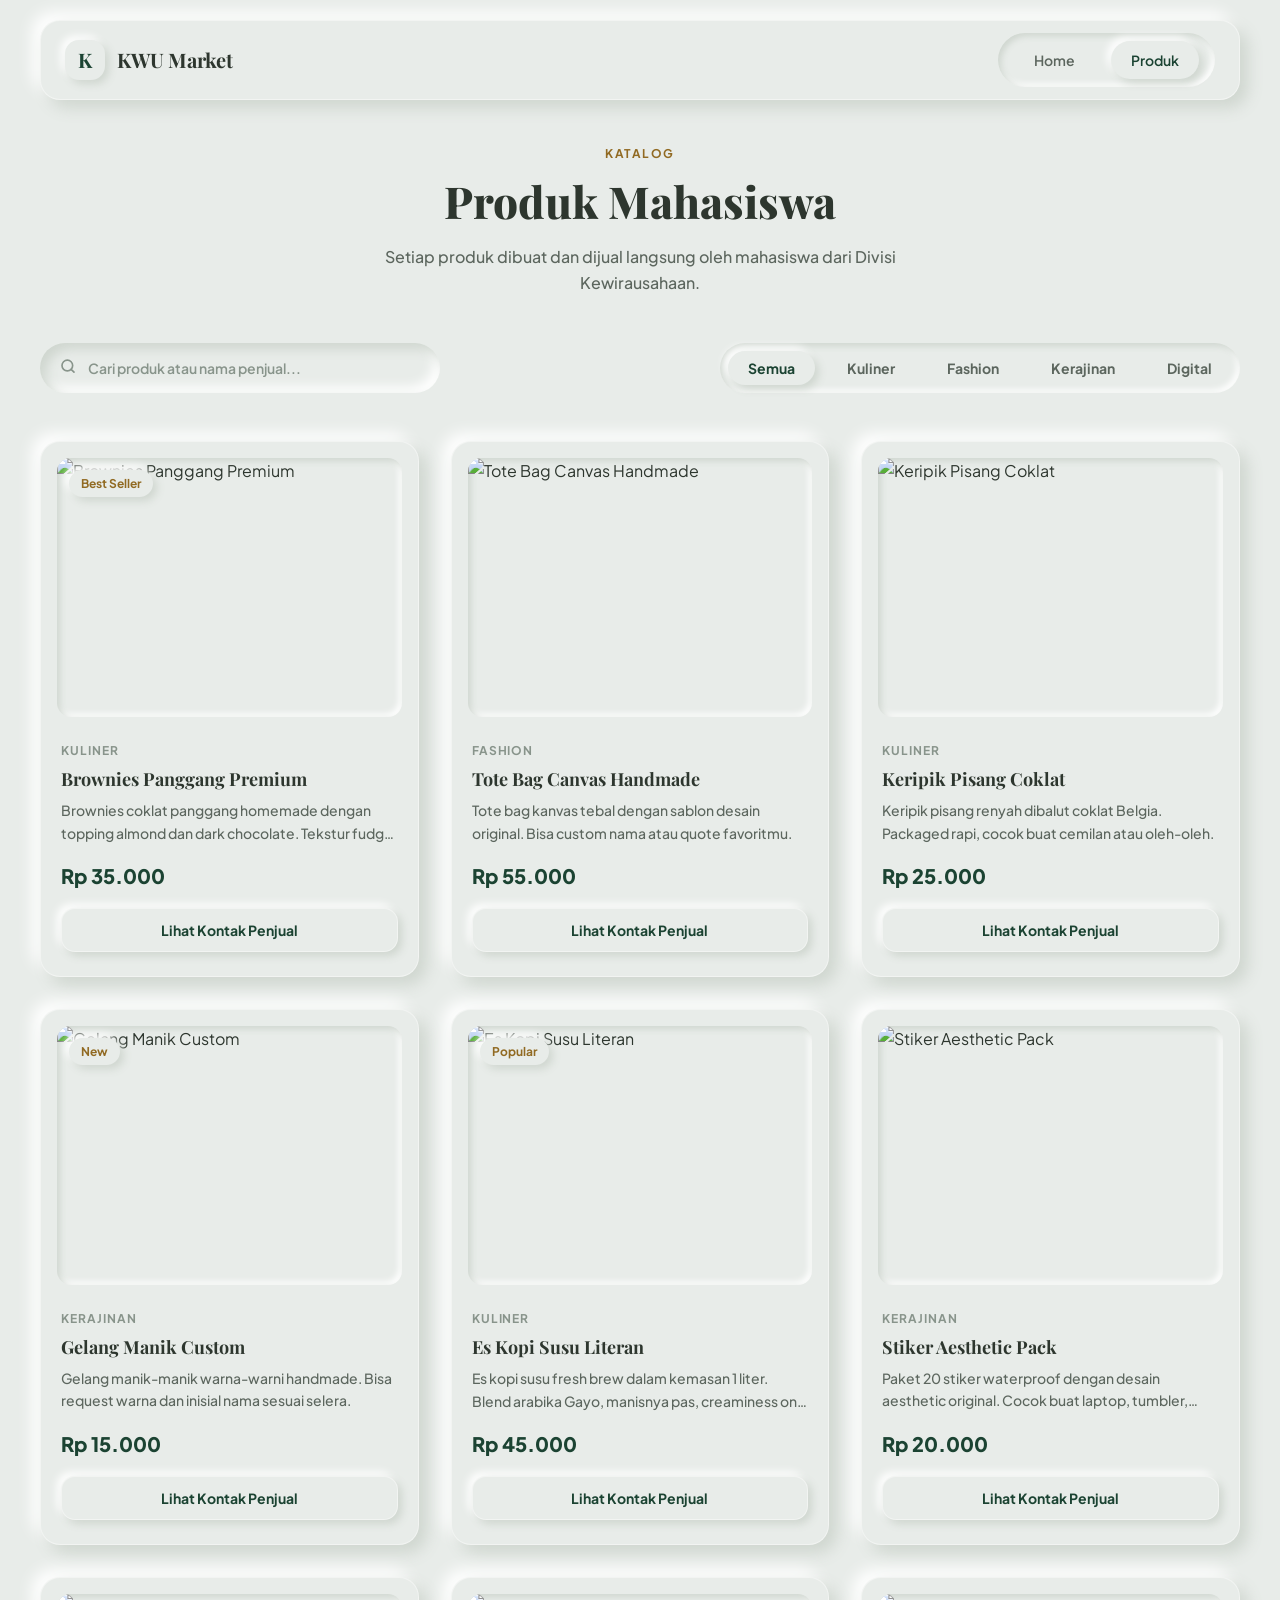
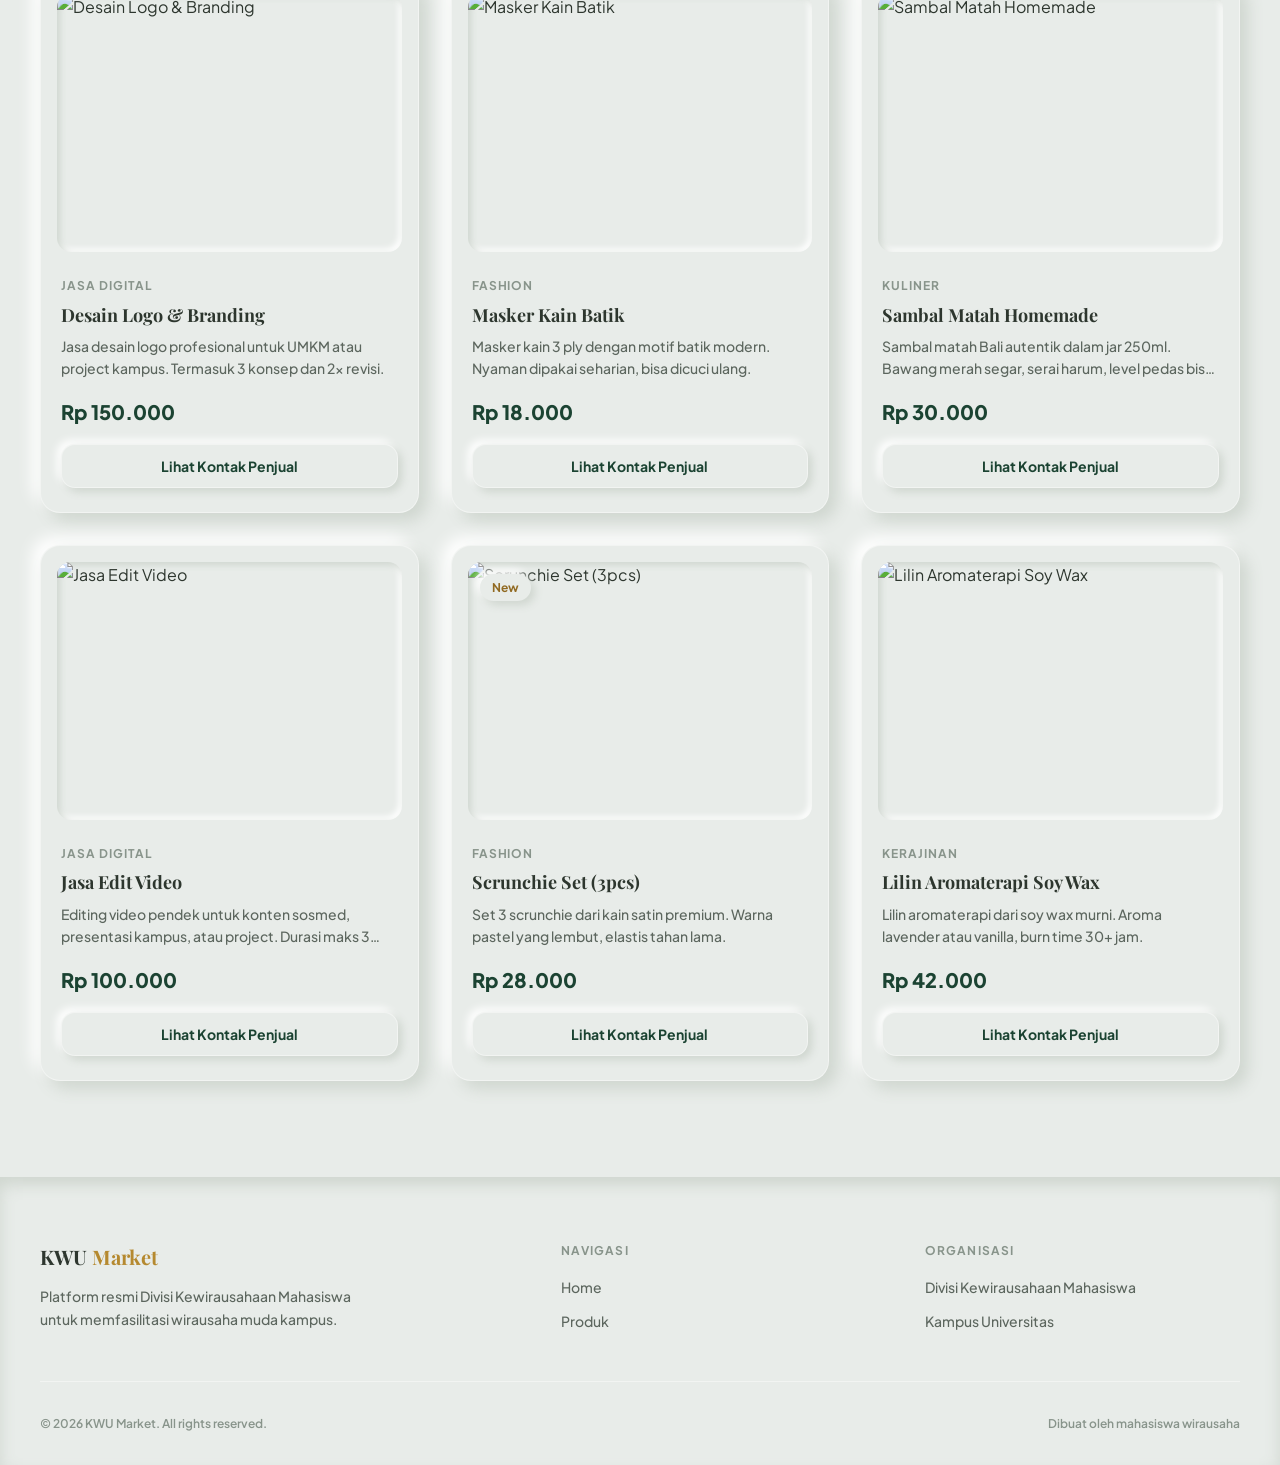
==== products.html @ 0aa47d26 "feat: implement landing page and product listing features for KWU Market platform" ====
<!DOCTYPE html>
<html lang="id">
<head>
  <meta charset="UTF-8" />
  <meta name="viewport" content="width=device-width, initial-scale=1.0" />
  <title>Produk — KWU Market</title>
  <meta name="description" content="Katalog produk mahasiswa wirausaha KWU Market. Kuliner, fashion, kerajinan, dan jasa digital langsung dari kampus." />
  <link rel="preconnect" href="https://fonts.googleapis.com">
  <link rel="preconnect" href="https://fonts.gstatic.com" crossorigin>
  <link href="https://fonts.googleapis.com/css2?family=Plus+Jakarta+Sans:wght@400;500;600;700;800&display=swap"
    rel="stylesheet">
  <link rel="stylesheet" href="index.css" />
  <link rel="icon" type="image/svg+xml" href="data:image/svg+xml,%3Csvg xmlns='http://www.w3.org/2000/svg' viewBox='0 0 32 32'%3E%3Crect width='32' height='32' rx='6' fill='%231b4332'/%3E%3Ctext x='50%25' y='54%25' dominant-baseline='middle' text-anchor='middle' fill='%23e8ece9' font-family='serif' font-size='18' font-weight='bold'%3EK%3C/text%3E%3C/svg%3E" />
</head>
<body>
  <!-- Navbar -->
  <nav class="navbar scrolled" id="navbar">
    <div class="navbar__inner">
      <a href="index.html" class="navbar__logo">
        <div class="navbar__logo-icon">K</div>
        <div class="navbar__logo-text">KWU <span>Market</span></div>
      </a>
      <div class="navbar__links" id="navLinks">
        <a href="index.html" class="navbar__link">Home</a>
        <a href="products.html" class="navbar__link active">Produk</a>
      </div>
      <button class="navbar__toggle" id="navToggle" aria-label="Toggle menu">
        <span></span>
        <span></span>
        <span></span>
      </button>
    </div>
  </nav>

  <!-- Products Section -->
  <section class="section products-page">
    <div class="section__inner">
      <div class="section__header" style="margin-bottom: 3rem;">
        <p class="section__eyebrow reveal">Katalog</p>
        <h1 class="section__title reveal reveal-delay-1">Produk Mahasiswa</h1>
        <p class="section__description reveal reveal-delay-2">
          Setiap produk dibuat dan dijual langsung oleh mahasiswa dari Divisi Kewirausahaan.
        </p>
      </div>

      <!-- Controls -->
      <div class="products__controls reveal reveal-delay-3">
        <div class="products__search">
          <span class="products__search-icon">
            <svg width="16" height="16" viewBox="0 0 24 24" fill="none" stroke="currentColor" stroke-width="2.5" stroke-linecap="round" stroke-linejoin="round"><circle cx="11" cy="11" r="8"/><line x1="21" y1="21" x2="16.65" y2="16.65"/></svg>
          </span>
          <input
            type="text"
            class="products__search-input"
            id="searchInput"
            placeholder="Cari produk atau nama penjual..."
            autocomplete="off"
          />
        </div>
        <div class="products__filter-tabs" id="filterTabs">
          <button class="products__filter-tab active" data-category="all">Semua</button>
          <button class="products__filter-tab" data-category="food">Kuliner</button>
          <button class="products__filter-tab" data-category="fashion">Fashion</button>
          <button class="products__filter-tab" data-category="craft">Kerajinan</button>
          <button class="products__filter-tab" data-category="digital">Digital</button>
        </div>
      </div>

      <!-- Products Grid -->
      <div class="products__grid" id="productsGrid">
        <!-- Populated by JS -->
      </div>
    </div>
  </section>

  <!-- Footer -->
  <footer class="footer">
    <div class="footer__inner">
      <div class="footer__top">
        <div>
          <div class="footer__brand-name">KWU <span>Market</span></div>
          <p class="footer__brand-desc">
            Platform resmi Divisi Kewirausahaan Mahasiswa untuk memfasilitasi wirausaha muda kampus.
          </p>
        </div>

        <div>
          <h4 class="footer__col-title">Navigasi</h4>
          <div class="footer__links">
            <a href="index.html" class="footer__link">Home</a>
            <a href="products.html" class="footer__link">Produk</a>
          </div>
        </div>

        <div>
          <h4 class="footer__col-title">Organisasi</h4>
          <div class="footer__links">
            <span class="footer__link">Divisi Kewirausahaan Mahasiswa</span>
            <span class="footer__link">Kampus Universitas</span>
          </div>
        </div>
      </div>

      <div class="footer__bottom">
        <span>&copy; 2026 KWU Market. All rights reserved.</span>
        <span>Dibuat oleh mahasiswa wirausaha</span>
      </div>
    </div>
  </footer>

  <script src="main.js"></script>
</body>
</html>
---- index.css ----
/* ============================================
   KWU MARKET — Neomorphic (Soft UI) Design System
   Soft Sage + Cream + Forest Green Accents
   ============================================ */

/* --- Google Fonts --- */
@import url('https://fonts.googleapis.com/css2?family=Playfair+Display:ital,wght@0,400..900;1,400..900&family=Plus+Jakarta+Sans:ital,wght@0,200..800;1,200..800&display=swap');

/* --- Custom Properties --- */
:root {
  /* Palette (Soft Sage Cream Base) */
  --bg-color: #e8ece9;
  --shadow-light: #ffffff;
  --shadow-dark: #cfd6cf;

  /* Accent Colors */
  --accent-green: #1b4332;
  --accent-green-light: #2d6a4f;
  --accent-gold: #b5892f;
  --accent-gold-dark: #916a22;

  /* Text Colors */
  --text-primary: #2d362e;
  --text-secondary: #5c665e;
  --text-muted: #88948b;

  /* Shadows (The core of Neomorphism) */
  --neumo-flat: 8px 8px 16px var(--shadow-dark), -8px -8px 16px var(--shadow-light);
  --neumo-flat-hover: 12px 12px 24px var(--shadow-dark), -12px -12px 24px var(--shadow-light);
  --neumo-sunken: inset 6px 6px 12px var(--shadow-dark), inset -6px -6px 12px var(--shadow-light);
  --neumo-sunken-active: inset 8px 8px 16px var(--shadow-dark), inset -8px -8px 16px var(--shadow-light);
  
  --neumo-sm: 4px 4px 8px var(--shadow-dark), -4px -4px 8px var(--shadow-light);
  --neumo-sm-sunken: inset 3px 3px 6px var(--shadow-dark), inset -3px -3px 6px var(--shadow-light);
  
  --border-subtle: rgba(255, 255, 255, 0.4);

  /* Typography */
  --font-display: 'Playfair Display', Georgia, serif;
  --font-body: 'Plus Jakarta Sans', sans-serif;

  --text-xs: 0.75rem;
  --text-sm: 0.875rem;
  --text-base: 1rem;
  --text-lg: 1.125rem;
  --text-xl: 1.25rem;
  --text-2xl: 1.5rem;
  --text-3xl: 2rem;
  --text-4xl: 2.75rem;
  --text-5xl: 3.5rem;
  --text-6xl: 4.5rem;

  /* Spacing */
  --space-1: 0.25rem;
  --space-2: 0.5rem;
  --space-3: 0.75rem;
  --space-4: 1rem;
  --space-5: 1.25rem;
  --space-6: 1.5rem;
  --space-8: 2rem;
  --space-10: 2.5rem;
  --space-12: 3rem;
  --space-16: 4rem;
  --space-20: 5rem;
  --space-24: 6rem;

  /* Radius */
  --radius-sm: 8px;
  --radius-md: 14px;
  --radius-lg: 20px;
  --radius-xl: 28px;
  --radius-full: 9999px;

  /* Transitions */
  --ease-out: cubic-bezier(0.25, 1, 0.5, 1);
  --ease-in-out: cubic-bezier(0.76, 0, 0.24, 1);
  --duration-fast: 150ms;
  --duration-normal: 300ms;
  --duration-slow: 450ms;

  /* Layout */
  --max-width: 1200px;
  --nav-height: 80px;
}

/* --- Reset & Base --- */
*,
*::before,
*::after {
  margin: 0;
  padding: 0;
  box-sizing: border-box;
}

html {
  scroll-behavior: smooth;
  -webkit-font-smoothing: antialiased;
  -moz-osx-font-smoothing: grayscale;
}

body {
  font-family: var(--font-body);
  font-size: var(--text-base);
  line-height: 1.6;
  color: var(--text-primary);
  background-color: var(--bg-color);
  overflow-x: hidden;
  min-height: 100vh;
}

a {
  color: inherit;
  text-decoration: none;
}

img {
  max-width: 100%;
  height: auto;
  display: block;
}

button {
  font-family: inherit;
  cursor: pointer;
  border: none;
  background: none;
  color: inherit;
  outline: none;
}

ul, ol {
  list-style: none;
}

/* --- Navbar --- */
.navbar {
  position: fixed;
  top: 20px;
  left: 50%;
  transform: translateX(-50%);
  width: calc(100% - 40px);
  max-width: var(--max-width);
  height: var(--nav-height);
  background-color: var(--bg-color);
  border-radius: var(--radius-lg);
  box-shadow: var(--neumo-flat);
  border: 1px solid var(--border-subtle);
  display: flex;
  align-items: center;
  z-index: 100;
  transition: all var(--duration-normal) var(--ease-out);
}

.navbar.scrolled {
  top: 10px;
  height: 70px;
  background-color: rgba(232, 236, 233, 0.9);
  backdrop-filter: blur(10px);
  -webkit-backdrop-filter: blur(10px);
}

.navbar--hidden {
  transform: translateX(-50%) translateY(calc(-100% - 30px));
  pointer-events: none;
}

.navbar__inner {
  width: 100%;
  padding: 0 var(--space-6);
  display: flex;
  align-items: center;
  justify-content: space-between;
}

.navbar__logo {
  display: flex;
  align-items: center;
  gap: var(--space-3);
}

.navbar__logo-icon {
  width: 40px;
  height: 40px;
  background-color: var(--bg-color);
  border-radius: var(--radius-md);
  box-shadow: var(--neumo-sm);
  display: flex;
  align-items: center;
  justify-content: center;
  font-family: var(--font-display);
  font-size: var(--text-xl);
  color: var(--accent-green);
  font-weight: 700;
}

.navbar__logo-text {
  font-family: var(--font-display);
  font-size: var(--text-xl);
  font-weight: 700;
  color: var(--text-primary);
  letter-spacing: -0.01em;
}

.navbar__logo-text span {
  color: var(--text-primary);
}

.navbar__links {
  display: flex;
  align-items: center;
  gap: var(--space-4);
  background-color: var(--bg-color);
  padding: var(--space-2) var(--space-4);
  border-radius: var(--radius-full);
  box-shadow: var(--neumo-sm-sunken);
}

.navbar__link {
  padding: var(--space-2) var(--space-5);
  font-size: var(--text-sm);
  font-weight: 600;
  color: var(--text-secondary);
  border-radius: var(--radius-full);
  transition: all var(--duration-fast) var(--ease-out);
}

.navbar__link:hover {
  color: var(--accent-green);
}

.navbar__link.active {
  color: var(--accent-green);
  background-color: var(--bg-color);
  box-shadow: var(--neumo-sm);
}

/* Mobile menu toggle */
.navbar__toggle {
  display: none;
  flex-direction: column;
  gap: 5px;
  width: 40px;
  height: 40px;
  border-radius: var(--radius-md);
  box-shadow: var(--neumo-sm);
  align-items: center;
  justify-content: center;
  cursor: pointer;
  transition: box-shadow var(--duration-fast) var(--ease-out);
}

.navbar__toggle:active {
  box-shadow: var(--neumo-sm-sunken);
}

.navbar__toggle span {
  width: 20px;
  height: 2px;
  background: var(--text-primary);
  border-radius: var(--radius-full);
  transition: transform var(--duration-normal) var(--ease-out),
              opacity var(--duration-fast) var(--ease-out);
}

.navbar__toggle.open span:nth-child(1) {
  transform: translateY(7px) rotate(45deg);
}

.navbar__toggle.open span:nth-child(2) {
  opacity: 0;
}

.navbar__toggle.open span:nth-child(3) {
  transform: translateY(-7px) rotate(-45deg);
}


/* --- Hero Section --- */
.hero {
  min-height: 100vh;
  display: flex;
  align-items: center;
  justify-content: center;
  padding: calc(var(--nav-height) + var(--space-20)) var(--space-6) var(--space-16);
  position: relative;
}

.hero__content {
  max-width: var(--max-width);
  text-align: center;
  z-index: 1;
}

.hero__badge {
  display: inline-flex;
  align-items: center;
  gap: var(--space-2);
  padding: var(--space-2) var(--space-5);
  background-color: var(--bg-color);
  box-shadow: var(--neumo-sm);
  border-radius: var(--radius-full);
  font-size: var(--text-xs);
  font-weight: 700;
  color: var(--accent-green-light);
  margin-bottom: var(--space-10);
  letter-spacing: 0.05em;
  text-transform: uppercase;
}

.hero__badge-dot {
  width: 8px;
  height: 8px;
  background: var(--accent-gold);
  border-radius: 50%;
  box-shadow: 0 0 8px var(--accent-gold);
}

.hero__title {
  font-family: var(--font-display);
  font-size: clamp(var(--text-4xl), 7vw, var(--text-6xl));
  line-height: 1.15;
  margin-bottom: var(--space-8);
  color: var(--text-primary);
  font-weight: 800;
}

.hero__title span {
  color: var(--accent-green);
  position: relative;
  display: inline-block;
}

.hero__subtitle {
  font-size: clamp(var(--text-base), 2vw, var(--text-lg));
  color: var(--text-secondary);
  max-width: 600px;
  margin: 0 auto var(--space-12);
  line-height: 1.8;
  font-weight: 500;
}

.hero__actions {
  display: flex;
  align-items: center;
  justify-content: center;
  gap: var(--space-6);
  flex-wrap: wrap;
}

/* --- Neomorphic Buttons --- */
.btn {
  display: inline-flex;
  align-items: center;
  justify-content: center;
  gap: var(--space-3);
  padding: var(--space-4) var(--space-8);
  font-size: var(--text-sm);
  font-weight: 700;
  border-radius: var(--radius-md);
  background-color: var(--bg-color);
  box-shadow: var(--neumo-flat);
  color: var(--text-primary);
  transition: all var(--duration-normal) var(--ease-out);
  border: 1px solid var(--border-subtle);
}

.btn:hover {
  box-shadow: var(--neumo-flat-hover);
  transform: translateY(-2px);
}

.btn:active {
  box-shadow: var(--neumo-sunken);
  transform: translateY(0);
}

.btn--primary {
  color: var(--accent-green);
  border-color: rgba(27, 67, 50, 0.1);
}

.btn--secondary {
  color: var(--text-secondary);
}

.btn--contact {
  width: 100%;
  padding: var(--space-3) var(--space-6);
  background-color: var(--bg-color);
  box-shadow: var(--neumo-sm);
  border-radius: var(--radius-md);
  color: var(--accent-green);
  font-weight: 700;
}

.btn--contact:active {
  box-shadow: var(--neumo-sm-sunken);
}

.btn__icon {
  font-size: var(--text-base);
  transition: transform var(--duration-normal) var(--ease-out);
}

.btn:hover .btn__icon {
  transform: translateX(4px);
}

/* --- Stats Row --- */
.hero__stats {
  display: flex;
  align-items: center;
  justify-content: center;
  gap: var(--space-16);
  margin-top: var(--space-20);
  padding: var(--space-8) var(--space-12);
  background-color: var(--bg-color);
  border-radius: var(--radius-lg);
  box-shadow: var(--neumo-sunken);
}

.hero__stat {
  text-align: center;
}

.hero__stat-value {
  font-family: var(--font-display);
  font-size: var(--text-3xl);
  color: var(--accent-green);
  font-weight: 800;
}

.hero__stat-label {
  font-size: var(--text-xs);
  color: var(--text-muted);
  text-transform: uppercase;
  letter-spacing: 0.08em;
  font-weight: 700;
  margin-top: var(--space-1);
}


/* --- Section Base --- */
.section {
  padding: var(--space-24) var(--space-6);
}

.section__inner {
  max-width: var(--max-width);
  margin: 0 auto;
}

.section__header {
  text-align: center;
  margin-bottom: var(--space-16);
}

.section__eyebrow {
  font-size: var(--text-xs);
  font-weight: 700;
  text-transform: uppercase;
  letter-spacing: 0.12em;
  color: var(--accent-gold-dark);
  margin-bottom: var(--space-3);
}

.section__title {
  font-family: var(--font-display);
  font-size: clamp(var(--text-3xl), 5vw, var(--text-4xl));
  line-height: 1.2;
  font-weight: 800;
  color: var(--text-primary);
  margin-bottom: var(--space-4);
}

.section__description {
  font-size: var(--text-base);
  color: var(--text-secondary);
  max-width: 600px;
  margin: 0 auto;
  font-weight: 500;
}


/* --- Features --- */
.features {
  position: relative;
}

.features__grid {
  display: grid;
  grid-template-columns: repeat(3, 1fr);
  gap: var(--space-8);
}

.feature-card {
  padding: var(--space-8);
  background-color: var(--bg-color);
  box-shadow: var(--neumo-flat);
  border-radius: var(--radius-lg);
  border: 1px solid var(--border-subtle);
  transition: all var(--duration-normal) var(--ease-out);
}

.feature-card:hover {
  transform: translateY(-4px);
  box-shadow: var(--neumo-flat-hover);
}

.feature-card__icon {
  width: 60px;
  height: 60px;
  display: flex;
  align-items: center;
  justify-content: center;
  background-color: var(--bg-color);
  border-radius: var(--radius-md);
  box-shadow: var(--neumo-sm-sunken);
  color: var(--accent-green);
  margin-bottom: var(--space-6);
}

.feature-card__title {
  font-family: var(--font-display);
  font-size: var(--text-xl);
  font-weight: 700;
  margin-bottom: var(--space-3);
  color: var(--text-primary);
}

.feature-card__text {
  font-size: var(--text-sm);
  color: var(--text-secondary);
  line-height: 1.7;
  font-weight: 500;
}


/* --- Products Page --- */
.products-page {
  padding-top: calc(var(--nav-height) + var(--space-16));
}

.products__controls {
  display: flex;
  align-items: center;
  justify-content: space-between;
  gap: var(--space-6);
  margin-bottom: var(--space-12);
  flex-wrap: wrap;
}

.products__search {
  position: relative;
  flex: 1;
  max-width: 400px;
}

.products__search-input {
  width: 100%;
  padding: var(--space-4) var(--space-5) var(--space-4) var(--space-12);
  background-color: var(--bg-color);
  border: none;
  border-radius: var(--radius-full);
  box-shadow: var(--neumo-sunken);
  color: var(--text-primary);
  font-family: var(--font-body);
  font-size: var(--text-sm);
  font-weight: 600;
  outline: none;
  transition: box-shadow var(--duration-normal) var(--ease-out);
}

.products__search-input::placeholder {
  color: var(--text-muted);
}

.products__search-icon {
  position: absolute;
  left: var(--space-5);
  top: 50%;
  transform: translateY(-50%);
  color: var(--text-muted);
  font-size: var(--text-base);
  pointer-events: none;
}

.products__filter-tabs {
  display: flex;
  gap: var(--space-3);
  flex-wrap: wrap;
  background-color: var(--bg-color);
  padding: var(--space-2);
  border-radius: var(--radius-full);
  box-shadow: var(--neumo-sm-sunken);
}

.products__filter-tab {
  padding: var(--space-2) var(--space-5);
  font-size: var(--text-sm);
  font-weight: 700;
  color: var(--text-secondary);
  border-radius: var(--radius-full);
  transition: all var(--duration-fast) var(--ease-out);
}

.products__filter-tab:hover {
  color: var(--accent-green);
}

.products__filter-tab.active {
  background-color: var(--bg-color);
  color: var(--accent-green);
  box-shadow: var(--neumo-sm);
}

.products__grid {
  display: grid;
  grid-template-columns: repeat(auto-fill, minmax(290px, 1fr));
  gap: var(--space-8);
}


/* --- Product Card --- */
.product-card {
  background-color: var(--bg-color);
  border-radius: var(--radius-lg);
  box-shadow: var(--neumo-flat);
  border: 1px solid var(--border-subtle);
  overflow: hidden;
  transition: all var(--duration-normal) var(--ease-out);
  padding: var(--space-4);
}

.product-card:hover {
  transform: translateY(-4px);
  box-shadow: var(--neumo-flat-hover);
}

.product-card__image-wrapper {
  overflow: hidden;
  border-radius: var(--radius-md);
  position: relative;
  box-shadow: var(--neumo-sm-sunken);
  margin-bottom: var(--space-4);
}

.product-card__image {
  width: 100%;
  aspect-ratio: 4 / 3;
  object-fit: cover;
  transition: transform var(--duration-slow) var(--ease-out);
}

.product-card:hover .product-card__image {
  transform: scale(1.05);
}

.product-card__badge {
  position: absolute;
  top: var(--space-3);
  left: var(--space-3);
  padding: var(--space-1) var(--space-3);
  background-color: var(--bg-color);
  box-shadow: var(--neumo-sm);
  border-radius: var(--radius-full);
  font-size: var(--text-xs);
  font-weight: 700;
  color: var(--accent-gold-dark);
}

.product-card__body {
  padding: var(--space-2) var(--space-1);
}

.product-card__category {
  font-size: var(--text-xs);
  color: var(--text-muted);
  text-transform: uppercase;
  letter-spacing: 0.08em;
  font-weight: 700;
  margin-bottom: var(--space-2);
}

.product-card__name {
  font-family: var(--font-display);
  font-size: var(--text-lg);
  font-weight: 700;
  margin-bottom: var(--space-2);
  line-height: 1.3;
  color: var(--text-primary);
}

.product-card__desc {
  font-size: var(--text-sm);
  color: var(--text-secondary);
  line-height: 1.6;
  margin-bottom: var(--space-4);
  font-weight: 500;
  display: -webkit-box;
  -webkit-line-clamp: 2;
  -webkit-box-orient: vertical;
  overflow: hidden;
}

.product-card__price {
  font-family: var(--font-body);
  font-size: var(--text-xl);
  font-weight: 800;
  color: var(--accent-green);
  margin-bottom: var(--space-4);
}


/* --- Contact Reveal --- */
.contact-reveal {
  overflow: hidden;
  max-height: 0;
  opacity: 0;
  transition: max-height var(--duration-normal) var(--ease-out),
              opacity var(--duration-normal) var(--ease-out),
              margin var(--duration-normal) var(--ease-out),
              padding var(--duration-normal) var(--ease-out);
}

.contact-reveal.open {
  max-height: 200px;
  opacity: 1;
  margin-top: var(--space-4);
  padding-top: var(--space-4);
  border-top: 1px dashed var(--shadow-dark);
}

.contact-reveal__inner {
  display: flex;
  align-items: center;
  gap: var(--space-3);
  padding: var(--space-3);
  background-color: var(--bg-color);
  box-shadow: var(--neumo-sm-sunken);
  border-radius: var(--radius-md);
}

.contact-reveal__avatar {
  width: 36px;
  height: 36px;
  border-radius: 50%;
  background-color: var(--bg-color);
  box-shadow: var(--neumo-sm);
  display: flex;
  align-items: center;
  justify-content: center;
  font-size: var(--text-sm);
  font-weight: 700;
  color: var(--accent-green);
  flex-shrink: 0;
}

.contact-reveal__info {
  min-width: 0;
}

.contact-reveal__name {
  font-size: var(--text-sm);
  font-weight: 700;
  color: var(--text-primary);
  white-space: nowrap;
  overflow: hidden;
  text-overflow: ellipsis;
}

.contact-reveal__phone {
  font-size: var(--text-xs);
  color: var(--text-secondary);
  font-variant-numeric: tabular-nums;
  font-weight: 600;
}


/* --- Footer --- */
.footer {
  padding: var(--space-16) var(--space-6) var(--space-8);
  background-color: var(--bg-color);
  position: relative;
  box-shadow: inset 0 8px 16px var(--shadow-dark);
}

.footer__inner {
  max-width: var(--max-width);
  margin: 0 auto;
}

.footer__top {
  display: grid;
  grid-template-columns: 1.5fr 1fr 1fr;
  gap: var(--space-12);
  margin-bottom: var(--space-12);
}

.footer__brand-name {
  font-family: var(--font-display);
  font-size: var(--text-xl);
  font-weight: 700;
  margin-bottom: var(--space-3);
}

.footer__brand-name span {
  color: var(--accent-gold);
}

.footer__brand-desc {
  font-size: var(--text-sm);
  color: var(--text-secondary);
  line-height: 1.7;
  max-width: 320px;
  font-weight: 500;
}

.footer__col-title {
  font-size: var(--text-xs);
  font-weight: 700;
  text-transform: uppercase;
  letter-spacing: 0.1em;
  color: var(--text-muted);
  margin-bottom: var(--space-4);
}

.footer__links {
  display: flex;
  flex-direction: column;
  gap: var(--space-3);
}

.footer__link {
  font-size: var(--text-sm);
  color: var(--text-secondary);
  font-weight: 500;
  transition: color var(--duration-fast) var(--ease-out);
}

.footer__link:hover {
  color: var(--accent-green);
}

.footer__bottom {
  padding-top: var(--space-8);
  border-top: 1px solid var(--border-subtle);
  display: flex;
  align-items: center;
  justify-content: space-between;
  font-size: var(--text-xs);
  color: var(--text-muted);
  font-weight: 600;
}


/* --- Scroll Reveal Animation --- */
.reveal {
  opacity: 0;
  transform: translateY(20px);
  transition: opacity 0.5s var(--ease-out), transform 0.5s var(--ease-out);
}

.reveal.visible {
  opacity: 1;
  transform: translateY(0);
}

.reveal-delay-1 { transition-delay: 0.08s; }
.reveal-delay-2 { transition-delay: 0.16s; }
.reveal-delay-3 { transition-delay: 0.24s; }
.reveal-delay-4 { transition-delay: 0.32s; }


/* --- Empty State --- */
.products__empty {
  grid-column: 1 / -1;
  text-align: center;
  padding: var(--space-20) var(--space-6);
}

.products__empty-icon {
  font-size: var(--text-5xl);
  margin-bottom: var(--space-4);
  opacity: 0.5;
}

.products__empty-text {
  font-family: var(--font-display);
  font-size: var(--text-xl);
  color: var(--text-secondary);
  font-weight: 700;
  margin-bottom: var(--space-2);
}

.products__empty-hint {
  font-size: var(--text-sm);
  color: var(--text-muted);
  font-weight: 500;
}


/* --- Mobile Responsive --- */
@media (max-width: 768px) {
  :root {
    --nav-height: 70px;
  }

  .navbar {
    top: 10px;
    width: calc(100% - 20px);
  }

  .navbar__links {
    position: absolute;
    top: calc(var(--nav-height) + 10px);
    left: 0;
    right: 0;
    background: var(--bg-color);
    flex-direction: column;
    padding: var(--space-4) var(--space-2);
    gap: var(--space-2);
    border-radius: var(--radius-lg);
    box-shadow: var(--neumo-flat);
    transform: translateY(-10px);
    opacity: 0;
    pointer-events: none;
    transition: transform var(--duration-normal) var(--ease-out),
                opacity var(--duration-normal) var(--ease-out);
  }

  .navbar__links.open {
    transform: translateY(0);
    opacity: 1;
    pointer-events: auto;
  }

  .navbar__link {
    width: 100%;
    text-align: center;
    padding: var(--space-3) var(--space-4);
  }

  .navbar__link.active {
    box-shadow: var(--neumo-sm-sunken);
  }

  .navbar__toggle {
    display: flex;
  }

  .hero__stats {
    gap: var(--space-8);
    flex-direction: column;
    padding: var(--space-6) var(--space-4);
  }

  .features__grid {
    grid-template-columns: 1fr;
    gap: var(--space-6);
  }

  .products__controls {
    flex-direction: column;
    align-items: stretch;
  }

  .products__search {
    max-width: 100%;
  }

  .products__filter-tabs {
    overflow-x: auto;
    -webkit-overflow-scrolling: touch;
    scrollbar-width: none;
    padding: var(--space-2);
  }

  .products__filter-tabs::-webkit-scrollbar {
    display: none;
  }

  .products__grid {
    grid-template-columns: 1fr;
  }

  .footer__top {
    grid-template-columns: 1fr;
    gap: var(--space-8);
  }

  .footer__bottom {
    flex-direction: column;
    gap: var(--space-3);
    text-align: center;
  }
}

@media (min-width: 769px) and (max-width: 1024px) {
  .features__grid {
    grid-template-columns: repeat(2, 1fr);
  }

  .products__grid {
    grid-template-columns: repeat(2, 1fr);
  }
}
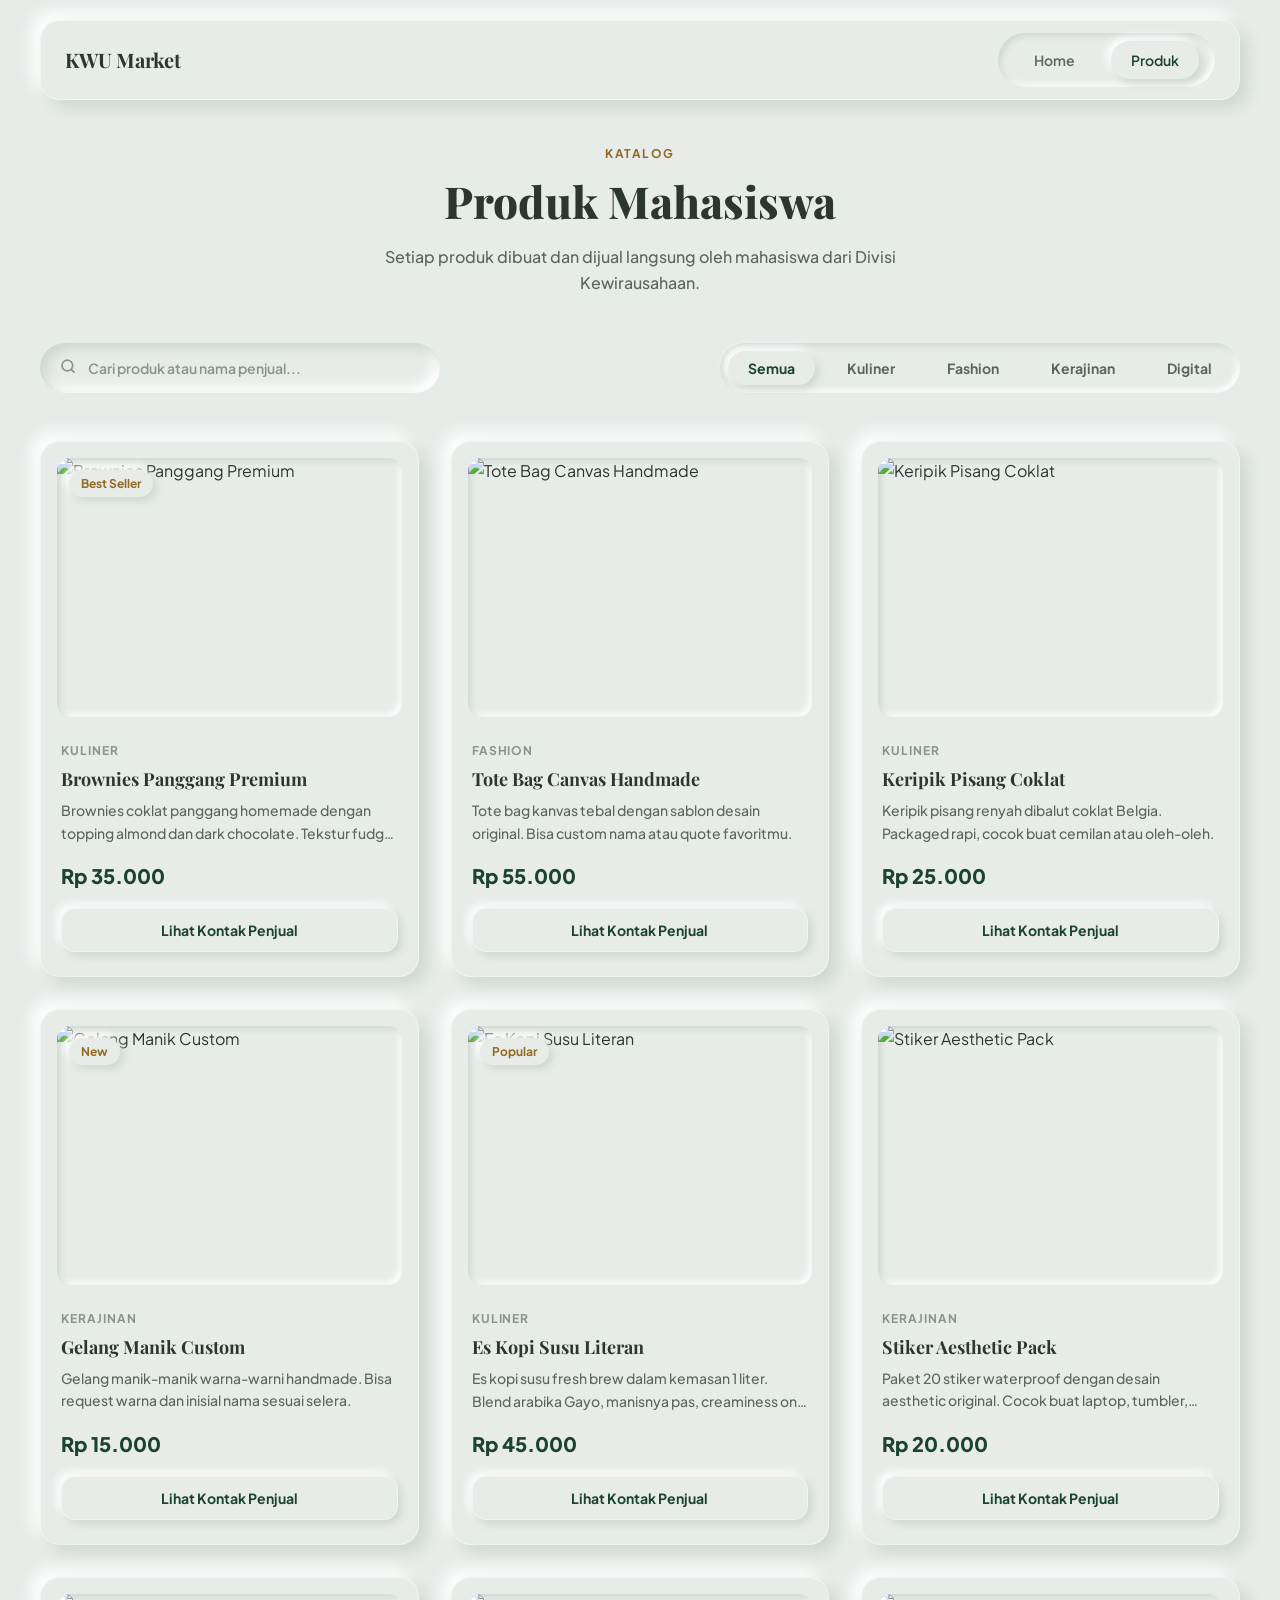
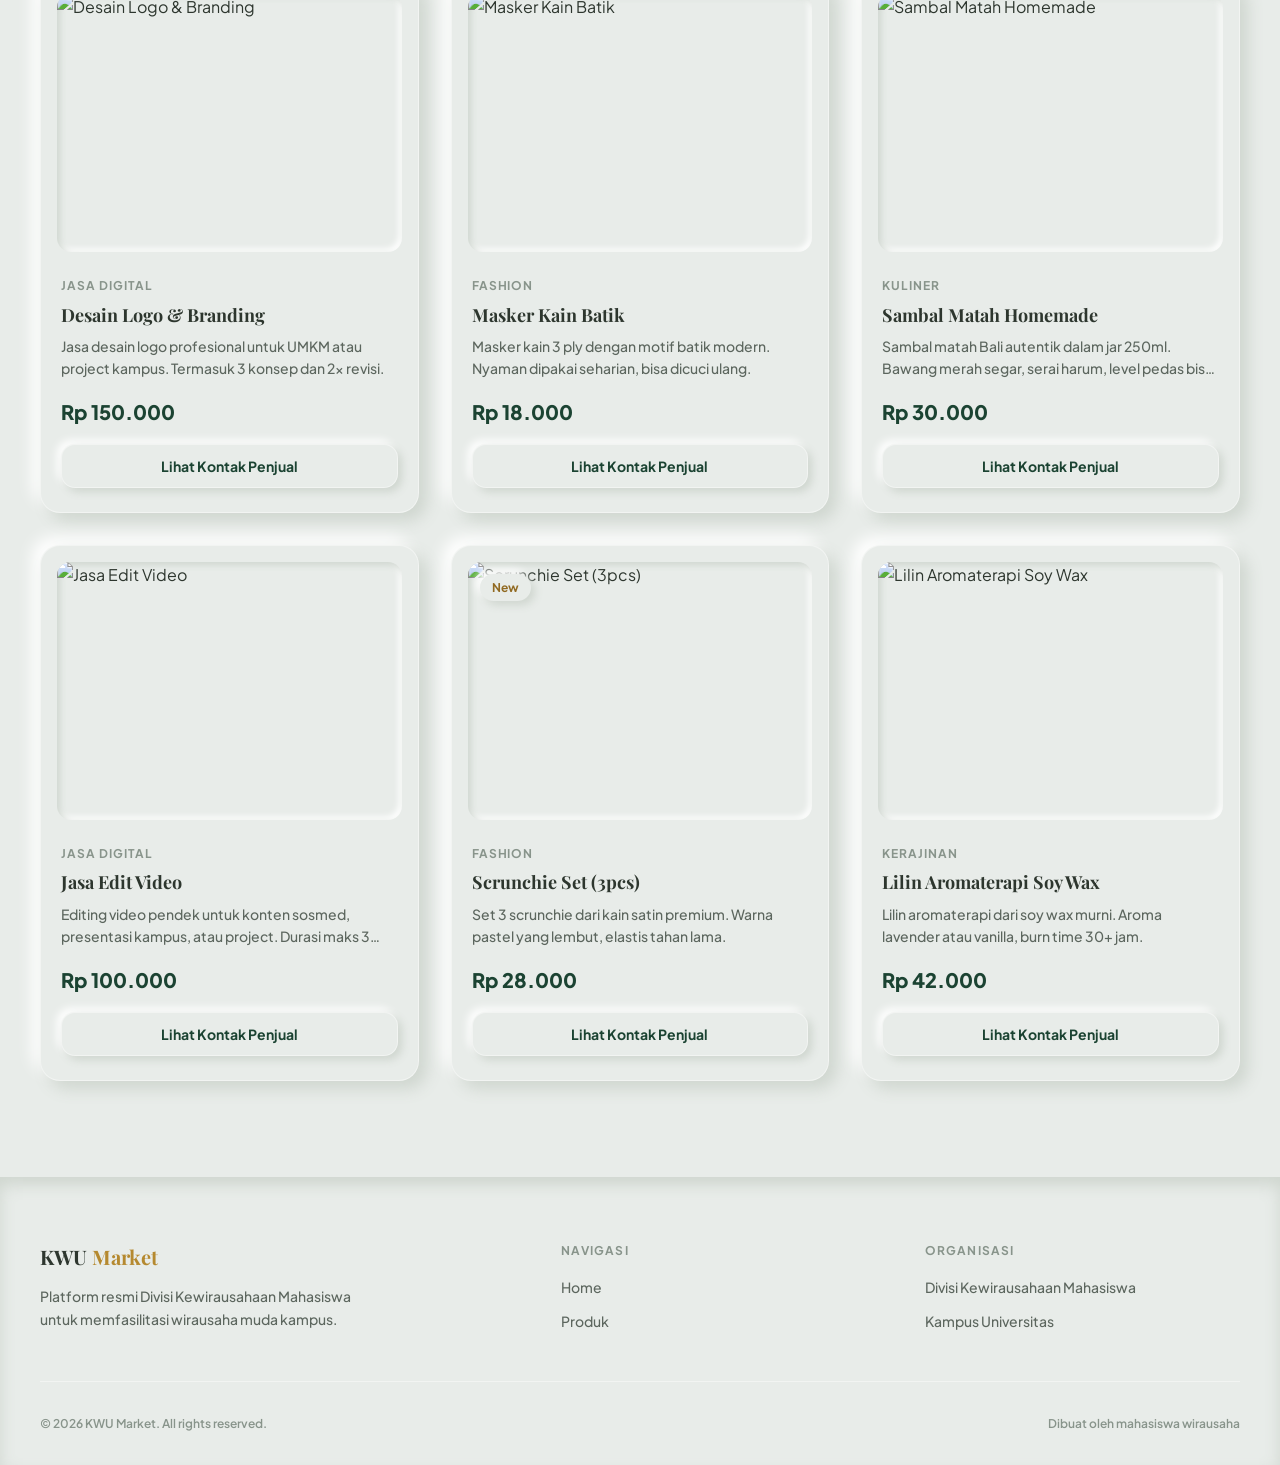
==== commit 62edfdf8: "refactor: standardize code formatting and add missing line-clamp property to product cards" ====
--- a/products.html
+++ b/products.html
@@ -1,23 +1,26 @@
 <!DOCTYPE html>
 <html lang="id">
+
 <head>
   <meta charset="UTF-8" />
   <meta name="viewport" content="width=device-width, initial-scale=1.0" />
   <title>Produk — KWU Market</title>
-  <meta name="description" content="Katalog produk mahasiswa wirausaha KWU Market. Kuliner, fashion, kerajinan, dan jasa digital langsung dari kampus." />
+  <meta name="description"
+    content="Katalog produk mahasiswa wirausaha KWU Market. Kuliner, fashion, kerajinan, dan jasa digital langsung dari kampus." />
   <link rel="preconnect" href="https://fonts.googleapis.com">
   <link rel="preconnect" href="https://fonts.gstatic.com" crossorigin>
   <link href="https://fonts.googleapis.com/css2?family=Plus+Jakarta+Sans:wght@400;500;600;700;800&display=swap"
     rel="stylesheet">
   <link rel="stylesheet" href="index.css" />
-  <link rel="icon" type="image/svg+xml" href="data:image/svg+xml,%3Csvg xmlns='http://www.w3.org/2000/svg' viewBox='0 0 32 32'%3E%3Crect width='32' height='32' rx='6' fill='%231b4332'/%3E%3Ctext x='50%25' y='54%25' dominant-baseline='middle' text-anchor='middle' fill='%23e8ece9' font-family='serif' font-size='18' font-weight='bold'%3EK%3C/text%3E%3C/svg%3E" />
+  <link rel="icon" type="image/svg+xml"
+    href="data:image/svg+xml,%3Csvg xmlns='http://www.w3.org/2000/svg' viewBox='0 0 32 32'%3E%3Crect width='32' height='32' rx='6' fill='%231b4332'/%3E%3Ctext x='50%25' y='54%25' dominant-baseline='middle' text-anchor='middle' fill='%23e8ece9' font-family='serif' font-size='18' font-weight='bold'%3EK%3C/text%3E%3C/svg%3E" />
 </head>
+
 <body>
   <!-- Navbar -->
   <nav class="navbar scrolled" id="navbar">
     <div class="navbar__inner">
       <a href="index.html" class="navbar__logo">
-        <div class="navbar__logo-icon">K</div>
         <div class="navbar__logo-text">KWU <span>Market</span></div>
       </a>
       <div class="navbar__links" id="navLinks">
@@ -47,15 +50,14 @@
       <div class="products__controls reveal reveal-delay-3">
         <div class="products__search">
           <span class="products__search-icon">
-            <svg width="16" height="16" viewBox="0 0 24 24" fill="none" stroke="currentColor" stroke-width="2.5" stroke-linecap="round" stroke-linejoin="round"><circle cx="11" cy="11" r="8"/><line x1="21" y1="21" x2="16.65" y2="16.65"/></svg>
+            <svg width="16" height="16" viewBox="0 0 24 24" fill="none" stroke="currentColor" stroke-width="2.5"
+              stroke-linecap="round" stroke-linejoin="round">
+              <circle cx="11" cy="11" r="8" />
+              <line x1="21" y1="21" x2="16.65" y2="16.65" />
+            </svg>
           </span>
-          <input
-            type="text"
-            class="products__search-input"
-            id="searchInput"
-            placeholder="Cari produk atau nama penjual..."
-            autocomplete="off"
-          />
+          <input type="text" class="products__search-input" id="searchInput"
+            placeholder="Cari produk atau nama penjual..." autocomplete="off" />
         </div>
         <div class="products__filter-tabs" id="filterTabs">
           <button class="products__filter-tab active" data-category="all">Semua</button>
@@ -110,4 +112,5 @@
 
   <script src="main.js"></script>
 </body>
-</html>
+
+</html>
--- a/index.css
+++ b/index.css
@@ -699,6 +699,7 @@
   font-weight: 500;
   display: -webkit-box;
   -webkit-line-clamp: 2;
+  line-clamp: 2;
   -webkit-box-orient: vertical;
   overflow: hidden;
 }
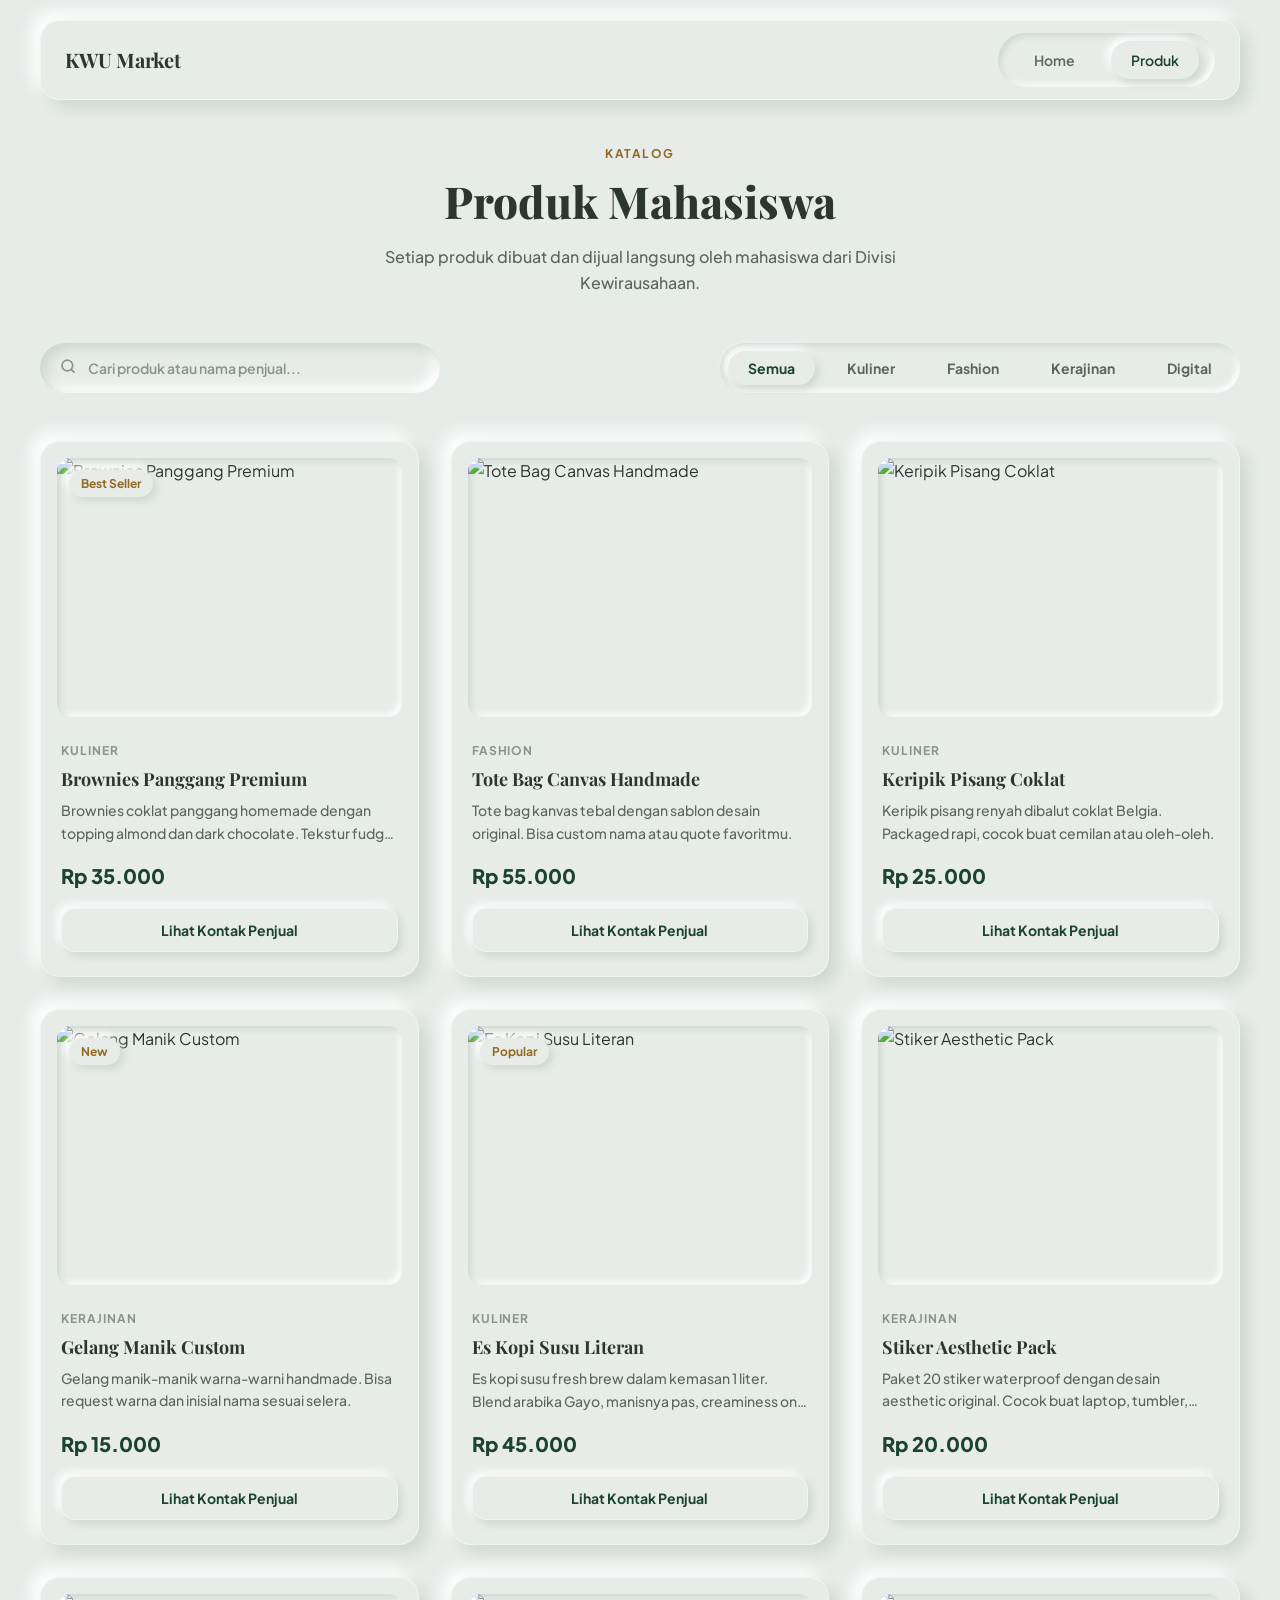
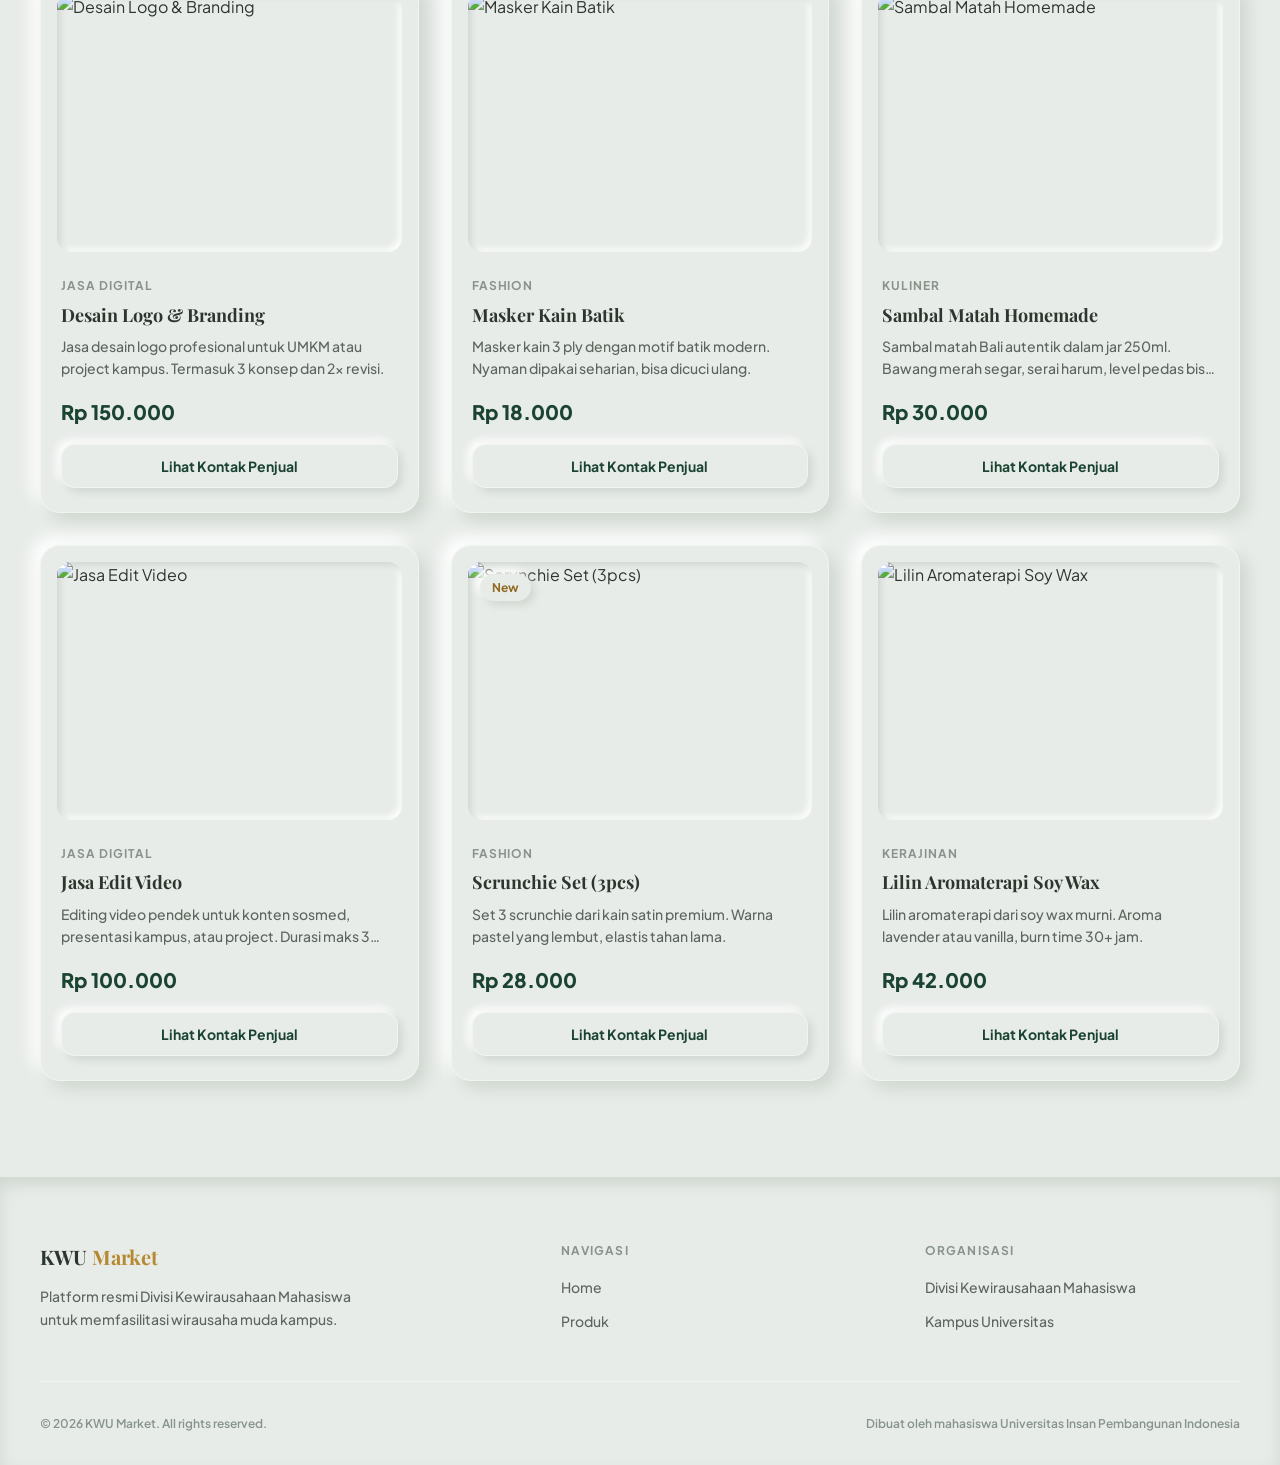
==== commit 5f3befbc: "chore: update developer credit in footer on index and products pages" ====
--- a/products.html
+++ b/products.html
@@ -105,7 +105,7 @@
 
       <div class="footer__bottom">
         <span>&copy; 2026 KWU Market. All rights reserved.</span>
-        <span>Dibuat oleh mahasiswa wirausaha</span>
+        <span>Dibuat oleh mahasiswa Universitas Insan Pembangunan Indonesia</span>
       </div>
     </div>
   </footer>
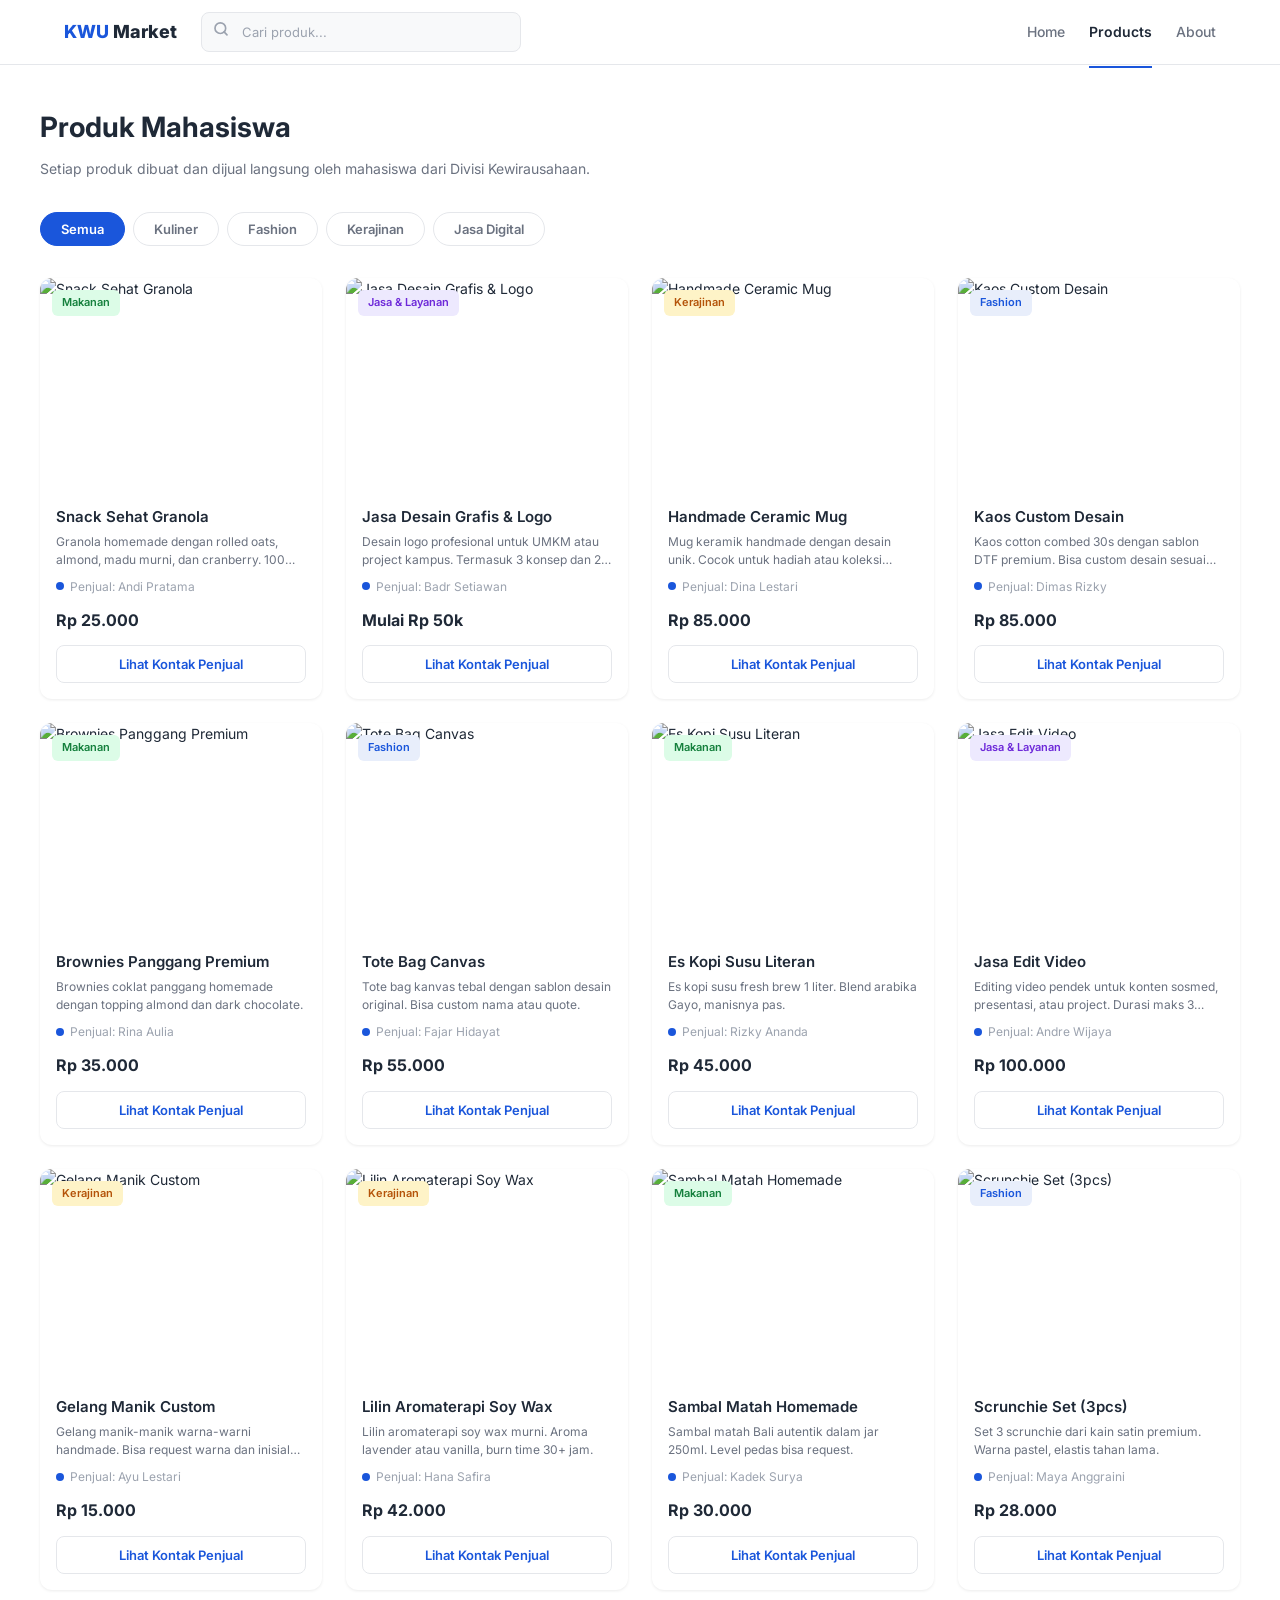
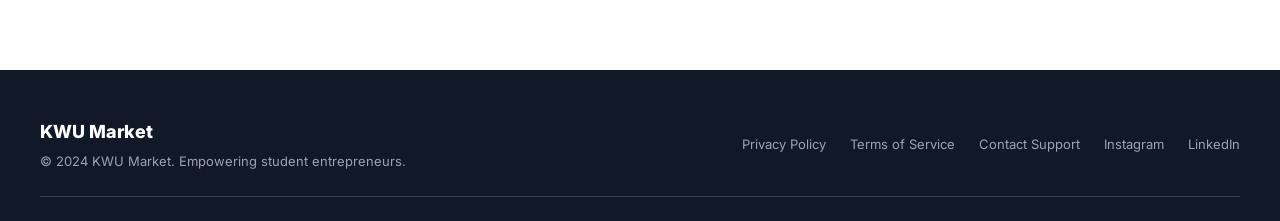
==== commit 7da5f62b: "refactor: replace neomorphic design system with flat modern UI and implement new product page archit" ====
--- a/products.html
+++ b/products.html
@@ -9,25 +9,39 @@
     content="Katalog produk mahasiswa wirausaha KWU Market. Kuliner, fashion, kerajinan, dan jasa digital langsung dari kampus." />
   <link rel="preconnect" href="https://fonts.googleapis.com">
   <link rel="preconnect" href="https://fonts.gstatic.com" crossorigin>
-  <link href="https://fonts.googleapis.com/css2?family=Plus+Jakarta+Sans:wght@400;500;600;700;800&display=swap"
-    rel="stylesheet">
+  <link href="https://fonts.googleapis.com/css2?family=Inter:wght@400;500;600;700;800&display=swap" rel="stylesheet">
   <link rel="stylesheet" href="index.css" />
+  <link rel="stylesheet" href="products.css" />
   <link rel="icon" type="image/svg+xml"
-    href="data:image/svg+xml,%3Csvg xmlns='http://www.w3.org/2000/svg' viewBox='0 0 32 32'%3E%3Crect width='32' height='32' rx='6' fill='%231b4332'/%3E%3Ctext x='50%25' y='54%25' dominant-baseline='middle' text-anchor='middle' fill='%23e8ece9' font-family='serif' font-size='18' font-weight='bold'%3EK%3C/text%3E%3C/svg%3E" />
+    href="data:image/svg+xml,%3Csvg xmlns='http://www.w3.org/2000/svg' viewBox='0 0 32 32'%3E%3Crect width='32' height='32' rx='6' fill='%231a56db'/%3E%3Ctext x='50%25' y='54%25' dominant-baseline='middle' text-anchor='middle' fill='%23fff' font-family='sans-serif' font-size='18' font-weight='bold'%3EK%3C/text%3E%3C/svg%3E" />
 </head>
 
 <body>
   <!-- Navbar -->
-  <nav class="navbar scrolled" id="navbar">
-    <div class="navbar__inner">
-      <a href="index.html" class="navbar__logo">
-        <div class="navbar__logo-text">KWU <span>Market</span></div>
-      </a>
-      <div class="navbar__links" id="navLinks">
-        <a href="index.html" class="navbar__link">Home</a>
-        <a href="products.html" class="navbar__link active">Produk</a>
+  <nav class="nav">
+    <div class="nav__inner">
+      <a href="index.html" class="nav__logo">KWU <span>Market</span></a>
+
+      <div class="nav__search">
+        <span class="nav__search-icon">
+          <svg width="16" height="16" viewBox="0 0 24 24" fill="none" stroke="currentColor" stroke-width="2.5"
+            stroke-linecap="round" stroke-linejoin="round">
+            <circle cx="11" cy="11" r="8" />
+            <line x1="21" y1="21" x2="16.65" y2="16.65" />
+          </svg>
+        </span>
+        <input type="text" class="nav__search-input" id="searchInput" placeholder="Cari produk..." autocomplete="off" />
       </div>
-      <button class="navbar__toggle" id="navToggle" aria-label="Toggle menu">
+
+      <div class="nav__links">
+        <a href="index.html" class="nav__link">Home</a>
+        <a href="products.html" class="nav__link nav__link--active">Products</a>
+        <a href="index.html#about" class="nav__link">About</a>
+      </div>
+
+
+
+      <button class="nav__mobile-toggle" id="navToggle" aria-label="Menu">
         <span></span>
         <span></span>
         <span></span>
@@ -36,40 +50,26 @@
   </nav>
 
   <!-- Products Section -->
-  <section class="section products-page">
-    <div class="section__inner">
-      <div class="section__header" style="margin-bottom: 3rem;">
-        <p class="section__eyebrow reveal">Katalog</p>
-        <h1 class="section__title reveal reveal-delay-1">Produk Mahasiswa</h1>
-        <p class="section__description reveal reveal-delay-2">
+  <section class="products-section">
+    <div class="products-section__inner">
+      <div class="products-section__header">
+        <h1 class="products-section__title">Produk Mahasiswa</h1>
+        <p class="products-section__desc">
           Setiap produk dibuat dan dijual langsung oleh mahasiswa dari Divisi Kewirausahaan.
         </p>
       </div>
 
-      <!-- Controls -->
-      <div class="products__controls reveal reveal-delay-3">
-        <div class="products__search">
-          <span class="products__search-icon">
-            <svg width="16" height="16" viewBox="0 0 24 24" fill="none" stroke="currentColor" stroke-width="2.5"
-              stroke-linecap="round" stroke-linejoin="round">
-              <circle cx="11" cy="11" r="8" />
-              <line x1="21" y1="21" x2="16.65" y2="16.65" />
-            </svg>
-          </span>
-          <input type="text" class="products__search-input" id="searchInput"
-            placeholder="Cari produk atau nama penjual..." autocomplete="off" />
-        </div>
-        <div class="products__filter-tabs" id="filterTabs">
-          <button class="products__filter-tab active" data-category="all">Semua</button>
-          <button class="products__filter-tab" data-category="food">Kuliner</button>
-          <button class="products__filter-tab" data-category="fashion">Fashion</button>
-          <button class="products__filter-tab" data-category="craft">Kerajinan</button>
-          <button class="products__filter-tab" data-category="digital">Digital</button>
-        </div>
+      <!-- Filter Tabs -->
+      <div class="filter-bar" id="filterTabs">
+        <button class="filter-btn filter-btn--active" data-category="all">Semua</button>
+        <button class="filter-btn" data-category="food">Kuliner</button>
+        <button class="filter-btn" data-category="fashion">Fashion</button>
+        <button class="filter-btn" data-category="craft">Kerajinan</button>
+        <button class="filter-btn" data-category="digital">Jasa Digital</button>
       </div>
 
       <!-- Products Grid -->
-      <div class="products__grid" id="productsGrid">
+      <div class="products-grid" id="productsGrid">
         <!-- Populated by JS -->
       </div>
     </div>
@@ -80,37 +80,22 @@
     <div class="footer__inner">
       <div class="footer__top">
         <div>
-          <div class="footer__brand-name">KWU <span>Market</span></div>
-          <p class="footer__brand-desc">
-            Platform resmi Divisi Kewirausahaan Mahasiswa untuk memfasilitasi wirausaha muda kampus.
-          </p>
+          <div class="footer__brand">KWU <span>Market</span></div>
+          <p class="footer__tagline">&copy; 2024 KWU Market. Empowering student entrepreneurs.</p>
         </div>
-
-        <div>
-          <h4 class="footer__col-title">Navigasi</h4>
-          <div class="footer__links">
-            <a href="index.html" class="footer__link">Home</a>
-            <a href="products.html" class="footer__link">Produk</a>
-          </div>
+        <div class="footer__links">
+          <a href="#" class="footer__link">Privacy Policy</a>
+          <a href="#" class="footer__link">Terms of Service</a>
+          <a href="#" class="footer__link">Contact Support</a>
+          <a href="#" class="footer__link">Instagram</a>
+          <a href="#" class="footer__link">LinkedIn</a>
         </div>
-
-        <div>
-          <h4 class="footer__col-title">Organisasi</h4>
-          <div class="footer__links">
-            <span class="footer__link">Divisi Kewirausahaan Mahasiswa</span>
-            <span class="footer__link">Kampus Universitas</span>
-          </div>
-        </div>
-      </div>
-
-      <div class="footer__bottom">
-        <span>&copy; 2026 KWU Market. All rights reserved.</span>
-        <span>Dibuat oleh mahasiswa Universitas Insan Pembangunan Indonesia</span>
       </div>
     </div>
   </footer>
 
   <script src="main.js"></script>
+  <script src="products.js"></script>
 </body>
 
 </html>
--- a/index.css
+++ b/index.css
@@ -1,92 +1,41 @@
 /* ============================================
-   KWU MARKET — Neomorphic (Soft UI) Design System
-   Soft Sage + Cream + Forest Green Accents
+   KWU MARKET — Home Page
+   Flat modern design (white/blue/orange)
    ============================================ */
 
-/* --- Google Fonts --- */
-@import url('https://fonts.googleapis.com/css2?family=Playfair+Display:ital,wght@0,400..900;1,400..900&family=Plus+Jakarta+Sans:ital,wght@0,200..800;1,200..800&display=swap');
+@import url('https://fonts.googleapis.com/css2?family=Inter:wght@400;500;600;700;800&display=swap');
 
 /* --- Custom Properties --- */
 :root {
-  /* Palette (Soft Sage Cream Base) */
-  --bg-color: #e8ece9;
-  --shadow-light: #ffffff;
-  --shadow-dark: #cfd6cf;
-
-  /* Accent Colors */
-  --accent-green: #1b4332;
-  --accent-green-light: #2d6a4f;
-  --accent-gold: #b5892f;
-  --accent-gold-dark: #916a22;
-
-  /* Text Colors */
-  --text-primary: #2d362e;
-  --text-secondary: #5c665e;
-  --text-muted: #88948b;
-
-  /* Shadows (The core of Neomorphism) */
-  --neumo-flat: 8px 8px 16px var(--shadow-dark), -8px -8px 16px var(--shadow-light);
-  --neumo-flat-hover: 12px 12px 24px var(--shadow-dark), -12px -12px 24px var(--shadow-light);
-  --neumo-sunken: inset 6px 6px 12px var(--shadow-dark), inset -6px -6px 12px var(--shadow-light);
-  --neumo-sunken-active: inset 8px 8px 16px var(--shadow-dark), inset -8px -8px 16px var(--shadow-light);
-  
-  --neumo-sm: 4px 4px 8px var(--shadow-dark), -4px -4px 8px var(--shadow-light);
-  --neumo-sm-sunken: inset 3px 3px 6px var(--shadow-dark), inset -3px -3px 6px var(--shadow-light);
-  
-  --border-subtle: rgba(255, 255, 255, 0.4);
-
-  /* Typography */
-  --font-display: 'Playfair Display', Georgia, serif;
-  --font-body: 'Plus Jakarta Sans', sans-serif;
-
-  --text-xs: 0.75rem;
-  --text-sm: 0.875rem;
-  --text-base: 1rem;
-  --text-lg: 1.125rem;
-  --text-xl: 1.25rem;
-  --text-2xl: 1.5rem;
-  --text-3xl: 2rem;
-  --text-4xl: 2.75rem;
-  --text-5xl: 3.5rem;
-  --text-6xl: 4.5rem;
-
-  /* Spacing */
-  --space-1: 0.25rem;
-  --space-2: 0.5rem;
-  --space-3: 0.75rem;
-  --space-4: 1rem;
-  --space-5: 1.25rem;
-  --space-6: 1.5rem;
-  --space-8: 2rem;
-  --space-10: 2.5rem;
-  --space-12: 3rem;
-  --space-16: 4rem;
-  --space-20: 5rem;
-  --space-24: 6rem;
-
-  /* Radius */
-  --radius-sm: 8px;
-  --radius-md: 14px;
-  --radius-lg: 20px;
-  --radius-xl: 28px;
-  --radius-full: 9999px;
-
-  /* Transitions */
-  --ease-out: cubic-bezier(0.25, 1, 0.5, 1);
-  --ease-in-out: cubic-bezier(0.76, 0, 0.24, 1);
-  --duration-fast: 150ms;
-  --duration-normal: 300ms;
-  --duration-slow: 450ms;
-
-  /* Layout */
+  --font: 'Inter', sans-serif;
+  --white: #ffffff;
+  --bg: #f8f9fa;
+  --bg-warm: #f5f3f0;
+  --blue: #1a56db;
+  --blue-light: #e8eefb;
+  --blue-dark: #1342a8;
+  --orange: #f59e0b;
+  --orange-dark: #d97706;
+  --orange-light: #fef3c7;
+  --green: #16a34a;
+  --green-light: #dcfce7;
+  --text: #1f2937;
+  --text-secondary: #6b7280;
+  --text-muted: #9ca3af;
+  --border: #e5e7eb;
+  --border-light: #f3f4f6;
+  --navy: #111827;
+  --radius: 8px;
+  --radius-lg: 12px;
+  --radius-xl: 16px;
+  --shadow: 0 1px 3px rgba(0,0,0,0.08);
+  --shadow-md: 0 4px 12px rgba(0,0,0,0.08);
+  --shadow-lg: 0 8px 24px rgba(0,0,0,0.1);
   --max-width: 1200px;
-  --nav-height: 80px;
-}
-
-/* --- Reset & Base --- */
-*,
-*::before,
-*::after {
+}
+
+/* --- Reset --- */
+*, *::before, *::after {
   margin: 0;
   padding: 0;
   box-sizing: border-box;
@@ -95,695 +44,638 @@
 html {
   scroll-behavior: smooth;
   -webkit-font-smoothing: antialiased;
-  -moz-osx-font-smoothing: grayscale;
 }
 
 body {
-  font-family: var(--font-body);
-  font-size: var(--text-base);
+  font-family: var(--font);
+  font-size: 14px;
   line-height: 1.6;
-  color: var(--text-primary);
-  background-color: var(--bg-color);
-  overflow-x: hidden;
-  min-height: 100vh;
-}
-
-a {
-  color: inherit;
-  text-decoration: none;
-}
-
-img {
-  max-width: 100%;
-  height: auto;
-  display: block;
-}
-
-button {
-  font-family: inherit;
-  cursor: pointer;
-  border: none;
-  background: none;
-  color: inherit;
+  color: var(--text);
+  background: var(--white);
+}
+
+a { color: inherit; text-decoration: none; }
+img { max-width: 100%; height: auto; display: block; }
+button { font-family: inherit; cursor: pointer; border: none; background: none; color: inherit; }
+ul, ol { list-style: none; }
+
+
+/* ==============================
+   NAVBAR
+   ============================== */
+.nav {
+  position: sticky;
+  top: 0;
+  z-index: 100;
+  background: var(--white);
+  border-bottom: 1px solid var(--border);
+}
+
+.nav__inner {
+  max-width: var(--max-width);
+  margin: 0 auto;
+  padding: 0 24px;
+  height: 64px;
+  display: flex;
+  align-items: center;
+  gap: 24px;
+}
+
+.nav__logo {
+  font-size: 18px;
+  font-weight: 800;
+  color: var(--blue);
+  white-space: nowrap;
+  flex-shrink: 0;
+}
+
+.nav__logo span { color: var(--text); }
+
+.nav__search {
+  flex: 1;
+  max-width: 320px;
+  position: relative;
+}
+
+.nav__search-input {
+  width: 100%;
+  height: 40px;
+  padding: 0 16px 0 40px;
+  border: 1px solid var(--border);
+  border-radius: var(--radius);
+  font-size: 13px;
+  font-family: var(--font);
+  color: var(--text);
+  background: var(--bg);
   outline: none;
-}
-
-ul, ol {
-  list-style: none;
-}
-
-/* --- Navbar --- */
-.navbar {
-  position: fixed;
-  top: 20px;
-  left: 50%;
-  transform: translateX(-50%);
-  width: calc(100% - 40px);
-  max-width: var(--max-width);
-  height: var(--nav-height);
-  background-color: var(--bg-color);
-  border-radius: var(--radius-lg);
-  box-shadow: var(--neumo-flat);
-  border: 1px solid var(--border-subtle);
-  display: flex;
-  align-items: center;
-  z-index: 100;
-  transition: all var(--duration-normal) var(--ease-out);
-}
-
-.navbar.scrolled {
-  top: 10px;
-  height: 70px;
-  background-color: rgba(232, 236, 233, 0.9);
-  backdrop-filter: blur(10px);
-  -webkit-backdrop-filter: blur(10px);
-}
-
-.navbar--hidden {
-  transform: translateX(-50%) translateY(calc(-100% - 30px));
+  transition: border-color 0.2s;
+}
+
+.nav__search-input:focus { border-color: var(--blue); }
+.nav__search-input::placeholder { color: var(--text-muted); }
+
+.nav__search-icon {
+  position: absolute;
+  left: 12px;
+  top: 50%;
+  transform: translateY(-50%);
+  color: var(--text-muted);
   pointer-events: none;
 }
 
-.navbar__inner {
-  width: 100%;
-  padding: 0 var(--space-6);
-  display: flex;
-  align-items: center;
-  justify-content: space-between;
-}
-
-.navbar__logo {
-  display: flex;
-  align-items: center;
-  gap: var(--space-3);
-}
-
-.navbar__logo-icon {
-  width: 40px;
-  height: 40px;
-  background-color: var(--bg-color);
-  border-radius: var(--radius-md);
-  box-shadow: var(--neumo-sm);
+.nav__links {
+  display: flex;
+  align-items: center;
+  gap: 24px;
+  margin-left: auto;
+}
+
+.nav__link {
+  font-size: 14px;
+  font-weight: 500;
+  color: var(--text-secondary);
+  padding: 4px 0;
+  transition: color 0.2s;
+  position: relative;
+}
+
+.nav__link:hover { color: var(--text); }
+
+.nav__link--active {
+  color: var(--text);
+  font-weight: 600;
+}
+
+.nav__link--active::after {
+  content: '';
+  position: absolute;
+  bottom: -21px;
+  left: 0;
+  right: 0;
+  height: 2px;
+  background: var(--blue);
+}
+
+.nav__actions {
+  display: flex;
+  align-items: center;
+  gap: 16px;
+}
+
+.nav__sign-in {
+  font-size: 14px;
+  font-weight: 500;
+  color: var(--text-secondary);
+  transition: color 0.2s;
+}
+
+.nav__sign-in:hover { color: var(--text); }
+
+.nav__join {
+  padding: 8px 20px;
+  background: var(--orange);
+  color: var(--white);
+  font-size: 13px;
+  font-weight: 600;
+  border-radius: var(--radius);
+  transition: background 0.2s;
+  display: inline-block;
+}
+
+.nav__join:hover { background: var(--orange-dark); }
+
+.nav__icon-btn {
+  position: relative;
+  width: 36px;
+  height: 36px;
   display: flex;
   align-items: center;
   justify-content: center;
-  font-family: var(--font-display);
-  font-size: var(--text-xl);
-  color: var(--accent-green);
+  border-radius: 50%;
+  transition: background 0.2s;
+  color: var(--text-secondary);
+}
+
+.nav__icon-btn:hover { background: var(--bg); }
+
+.nav__cart-badge {
+  position: absolute;
+  top: 2px;
+  right: 2px;
+  width: 16px;
+  height: 16px;
+  background: var(--blue);
+  color: var(--white);
+  font-size: 10px;
   font-weight: 700;
-}
-
-.navbar__logo-text {
-  font-family: var(--font-display);
-  font-size: var(--text-xl);
-  font-weight: 700;
-  color: var(--text-primary);
-  letter-spacing: -0.01em;
-}
-
-.navbar__logo-text span {
-  color: var(--text-primary);
-}
-
-.navbar__links {
-  display: flex;
-  align-items: center;
-  gap: var(--space-4);
-  background-color: var(--bg-color);
-  padding: var(--space-2) var(--space-4);
-  border-radius: var(--radius-full);
-  box-shadow: var(--neumo-sm-sunken);
-}
-
-.navbar__link {
-  padding: var(--space-2) var(--space-5);
-  font-size: var(--text-sm);
-  font-weight: 600;
-  color: var(--text-secondary);
-  border-radius: var(--radius-full);
-  transition: all var(--duration-fast) var(--ease-out);
-}
-
-.navbar__link:hover {
-  color: var(--accent-green);
-}
-
-.navbar__link.active {
-  color: var(--accent-green);
-  background-color: var(--bg-color);
-  box-shadow: var(--neumo-sm);
-}
-
-/* Mobile menu toggle */
-.navbar__toggle {
+  border-radius: 50%;
+  display: flex;
+  align-items: center;
+  justify-content: center;
+}
+
+.nav__mobile-toggle {
   display: none;
   flex-direction: column;
   gap: 5px;
+  width: 36px;
+  height: 36px;
+  align-items: center;
+  justify-content: center;
+}
+
+.nav__mobile-toggle span {
+  width: 20px;
+  height: 2px;
+  background: var(--text);
+  border-radius: 2px;
+  transition: 0.3s;
+}
+
+.nav__mobile-toggle.open span:nth-child(1) {
+  transform: translateY(7px) rotate(45deg);
+}
+
+.nav__mobile-toggle.open span:nth-child(2) {
+  opacity: 0;
+}
+
+.nav__mobile-toggle.open span:nth-child(3) {
+  transform: translateY(-7px) rotate(-45deg);
+}
+
+
+/* ==============================
+   HERO SECTION
+   ============================== */
+.hero {
+  background: var(--bg);
+  padding: 64px 24px 80px;
+}
+
+.hero__inner {
+  max-width: var(--max-width);
+  margin: 0 auto;
+  display: grid;
+  grid-template-columns: 1fr 1fr;
+  gap: 64px;
+  align-items: center;
+}
+
+.hero__badge {
+  display: inline-flex;
+  align-items: center;
+  gap: 6px;
+  padding: 6px 14px;
+  background: var(--blue);
+  color: var(--white);
+  font-size: 12px;
+  font-weight: 600;
+  border-radius: 20px;
+  margin-bottom: 24px;
+}
+
+.hero__title {
+  font-size: 44px;
+  font-weight: 800;
+  line-height: 1.15;
+  color: var(--text);
+  margin-bottom: 20px;
+}
+
+.hero__title span {
+  color: var(--blue);
+}
+
+.hero__subtitle {
+  font-size: 15px;
+  color: var(--text-secondary);
+  line-height: 1.7;
+  margin-bottom: 32px;
+  max-width: 480px;
+}
+
+.hero__actions {
+  display: flex;
+  align-items: center;
+  gap: 12px;
+  flex-wrap: wrap;
+}
+
+.hero__btn {
+  display: inline-flex;
+  align-items: center;
+  gap: 8px;
+  padding: 12px 24px;
+  font-size: 14px;
+  font-weight: 600;
+  border-radius: var(--radius);
+  transition: all 0.2s;
+}
+
+.hero__btn--primary {
+  background: var(--blue);
+  color: var(--white);
+}
+
+.hero__btn--primary:hover {
+  background: var(--blue-dark);
+}
+
+.hero__btn--outline {
+  border: 1px solid var(--border);
+  color: var(--text);
+  background: var(--white);
+}
+
+.hero__btn--outline:hover {
+  border-color: var(--blue);
+  color: var(--blue);
+}
+
+
+/* --- Hero visual (image grid) --- */
+.hero__visual {
+  position: relative;
+}
+
+.hero__grid {
+  display: grid;
+  grid-template-columns: 1fr 1fr;
+  grid-template-rows: auto auto;
+  gap: 8px;
+  border-radius: var(--radius-xl);
+  overflow: hidden;
+}
+
+.hero__grid-item {
+  overflow: hidden;
+  border-radius: var(--radius);
+}
+
+.hero__grid-item img {
+  width: 100%;
+  height: 100%;
+  object-fit: cover;
+  transition: transform 0.4s ease;
+}
+
+.hero__grid-item:hover img {
+  transform: scale(1.05);
+}
+
+.hero__grid-item--tall {
+  grid-row: span 2;
+}
+
+.hero__grid-item--tall img {
+  height: 100%;
+  min-height: 300px;
+}
+
+.hero__stat-card {
+  position: absolute;
+  bottom: -16px;
+  right: 24px;
+  display: flex;
+  align-items: center;
+  gap: 12px;
+  padding: 14px 20px;
+  background: var(--blue);
+  color: var(--white);
+  border-radius: var(--radius-lg);
+  box-shadow: var(--shadow-lg);
+  z-index: 2;
+}
+
+.hero__stat-icon {
   width: 40px;
   height: 40px;
-  border-radius: var(--radius-md);
-  box-shadow: var(--neumo-sm);
+  background: rgba(255,255,255,0.2);
+  border-radius: 50%;
+  display: flex;
   align-items: center;
   justify-content: center;
-  cursor: pointer;
-  transition: box-shadow var(--duration-fast) var(--ease-out);
-}
-
-.navbar__toggle:active {
-  box-shadow: var(--neumo-sm-sunken);
-}
-
-.navbar__toggle span {
-  width: 20px;
-  height: 2px;
-  background: var(--text-primary);
-  border-radius: var(--radius-full);
-  transition: transform var(--duration-normal) var(--ease-out),
-              opacity var(--duration-fast) var(--ease-out);
-}
-
-.navbar__toggle.open span:nth-child(1) {
-  transform: translateY(7px) rotate(45deg);
-}
-
-.navbar__toggle.open span:nth-child(2) {
-  opacity: 0;
-}
-
-.navbar__toggle.open span:nth-child(3) {
-  transform: translateY(-7px) rotate(-45deg);
-}
-
-
-/* --- Hero Section --- */
-.hero {
-  min-height: 100vh;
+}
+
+.hero__stat-label {
+  font-size: 11px;
+  font-weight: 500;
+  opacity: 0.85;
+}
+
+.hero__stat-value {
+  font-size: 16px;
+  font-weight: 700;
+}
+
+
+/* ==============================
+   ABOUT SECTION
+   ============================== */
+.about {
+  padding: 80px 24px;
+  background: var(--white);
+}
+
+.about__inner {
+  max-width: var(--max-width);
+  margin: 0 auto;
+  text-align: center;
+}
+
+.about__title {
+  font-size: 28px;
+  font-weight: 700;
+  color: var(--text);
+  margin-bottom: 16px;
+}
+
+.about__desc {
+  font-size: 14px;
+  color: var(--text-secondary);
+  line-height: 1.8;
+  max-width: 700px;
+  margin: 0 auto 48px;
+}
+
+.about__features {
+  display: grid;
+  grid-template-columns: repeat(3, 1fr);
+  gap: 32px;
+  max-width: 900px;
+  margin: 0 auto;
+}
+
+.about__feature {
+  text-align: center;
+  padding: 32px 24px;
+  border-radius: var(--radius-lg);
+  border: 1px solid var(--border);
+  transition: box-shadow 0.3s, transform 0.3s;
+}
+
+.about__feature:hover {
+  box-shadow: var(--shadow-md);
+  transform: translateY(-4px);
+}
+
+.about__feature-icon {
+  width: 56px;
+  height: 56px;
+  border-radius: var(--radius-lg);
   display: flex;
   align-items: center;
   justify-content: center;
-  padding: calc(var(--nav-height) + var(--space-20)) var(--space-6) var(--space-16);
+  margin: 0 auto 16px;
+}
+
+.about__feature-icon--blue {
+  background: var(--blue-light);
+  color: var(--blue);
+}
+
+.about__feature-icon--orange {
+  background: var(--orange-light);
+  color: var(--orange-dark);
+}
+
+.about__feature-title {
+  font-size: 16px;
+  font-weight: 700;
+  color: var(--text);
+  margin-bottom: 8px;
+}
+
+.about__feature-text {
+  font-size: 13px;
+  color: var(--text-secondary);
+  line-height: 1.7;
+}
+
+
+/* ==============================
+   FEATURED PRODUCTS
+   ============================== */
+.featured {
+  padding: 64px 24px 80px;
+  background: var(--bg);
+}
+
+.featured__inner {
+  max-width: var(--max-width);
+  margin: 0 auto;
+}
+
+.featured__header {
+  display: flex;
+  align-items: flex-end;
+  justify-content: space-between;
+  margin-bottom: 32px;
+  gap: 16px;
+}
+
+.featured__title {
+  font-size: 24px;
+  font-weight: 700;
+  color: var(--text);
+}
+
+.featured__subtitle {
+  font-size: 14px;
+  color: var(--text-secondary);
+  margin-top: 4px;
+}
+
+.featured__see-all {
+  display: inline-flex;
+  align-items: center;
+  gap: 6px;
+  font-size: 14px;
+  font-weight: 600;
+  color: var(--blue);
+  white-space: nowrap;
+  transition: gap 0.2s;
+}
+
+.featured__see-all:hover {
+  gap: 10px;
+}
+
+.featured__grid {
+  display: grid;
+  grid-template-columns: repeat(3, 1fr);
+  gap: 24px;
+}
+
+
+/* --- Product Card --- */
+.product-card {
+  background: var(--white);
+  border-radius: var(--radius-lg);
+  overflow: hidden;
+  box-shadow: var(--shadow);
+  transition: box-shadow 0.3s, transform 0.3s;
+}
+
+.product-card:hover {
+  box-shadow: var(--shadow-md);
+  transform: translateY(-4px);
+}
+
+.product-card__img-wrap {
   position: relative;
-}
-
-.hero__content {
-  max-width: var(--max-width);
-  text-align: center;
+  overflow: hidden;
+}
+
+.product-card__img {
+  width: 100%;
+  aspect-ratio: 4/3;
+  object-fit: cover;
+  transition: transform 0.4s ease;
+}
+
+.product-card:hover .product-card__img {
+  transform: scale(1.05);
+}
+
+.product-card__badge {
+  position: absolute;
+  top: 12px;
+  left: 12px;
+  padding: 4px 10px;
+  font-size: 11px;
+  font-weight: 600;
+  border-radius: 6px;
   z-index: 1;
 }
 
-.hero__badge {
-  display: inline-flex;
-  align-items: center;
-  gap: var(--space-2);
-  padding: var(--space-2) var(--space-5);
-  background-color: var(--bg-color);
-  box-shadow: var(--neumo-sm);
-  border-radius: var(--radius-full);
-  font-size: var(--text-xs);
-  font-weight: 700;
-  color: var(--accent-green-light);
-  margin-bottom: var(--space-10);
-  letter-spacing: 0.05em;
-  text-transform: uppercase;
-}
-
-.hero__badge-dot {
+.product-card__badge--food {
+  background: var(--green-light);
+  color: #15803d;
+}
+
+.product-card__badge--service {
+  background: #ede9fe;
+  color: #6d28d9;
+}
+
+.product-card__badge--craft {
+  background: var(--orange-light);
+  color: #b45309;
+}
+
+.product-card__badge--fashion {
+  background: var(--blue-light);
+  color: var(--blue);
+}
+
+.product-card__body {
+  padding: 16px;
+}
+
+.product-card__name {
+  font-size: 15px;
+  font-weight: 600;
+  color: var(--text);
+  margin-bottom: 6px;
+  line-height: 1.4;
+}
+
+.product-card__seller {
+  display: flex;
+  align-items: center;
+  gap: 6px;
+  font-size: 12px;
+  color: var(--text-muted);
+  margin-bottom: 12px;
+}
+
+.product-card__seller-dot {
   width: 8px;
   height: 8px;
-  background: var(--accent-gold);
+  background: var(--blue);
   border-radius: 50%;
-  box-shadow: 0 0 8px var(--accent-gold);
-}
-
-.hero__title {
-  font-family: var(--font-display);
-  font-size: clamp(var(--text-4xl), 7vw, var(--text-6xl));
-  line-height: 1.15;
-  margin-bottom: var(--space-8);
-  color: var(--text-primary);
-  font-weight: 800;
-}
-
-.hero__title span {
-  color: var(--accent-green);
-  position: relative;
-  display: inline-block;
-}
-
-.hero__subtitle {
-  font-size: clamp(var(--text-base), 2vw, var(--text-lg));
-  color: var(--text-secondary);
-  max-width: 600px;
-  margin: 0 auto var(--space-12);
-  line-height: 1.8;
-  font-weight: 500;
-}
-
-.hero__actions {
-  display: flex;
-  align-items: center;
-  justify-content: center;
-  gap: var(--space-6);
-  flex-wrap: wrap;
-}
-
-/* --- Neomorphic Buttons --- */
-.btn {
-  display: inline-flex;
-  align-items: center;
-  justify-content: center;
-  gap: var(--space-3);
-  padding: var(--space-4) var(--space-8);
-  font-size: var(--text-sm);
+  flex-shrink: 0;
+}
+
+.product-card__bottom {
+  display: flex;
+  align-items: center;
+  justify-content: space-between;
+}
+
+.product-card__price {
+  font-size: 16px;
   font-weight: 700;
-  border-radius: var(--radius-md);
-  background-color: var(--bg-color);
-  box-shadow: var(--neumo-flat);
-  color: var(--text-primary);
-  transition: all var(--duration-normal) var(--ease-out);
-  border: 1px solid var(--border-subtle);
-}
-
-.btn:hover {
-  box-shadow: var(--neumo-flat-hover);
-  transform: translateY(-2px);
-}
-
-.btn:active {
-  box-shadow: var(--neumo-sunken);
-  transform: translateY(0);
-}
-
-.btn--primary {
-  color: var(--accent-green);
-  border-color: rgba(27, 67, 50, 0.1);
-}
-
-.btn--secondary {
-  color: var(--text-secondary);
-}
-
-.btn--contact {
-  width: 100%;
-  padding: var(--space-3) var(--space-6);
-  background-color: var(--bg-color);
-  box-shadow: var(--neumo-sm);
-  border-radius: var(--radius-md);
-  color: var(--accent-green);
-  font-weight: 700;
-}
-
-.btn--contact:active {
-  box-shadow: var(--neumo-sm-sunken);
-}
-
-.btn__icon {
-  font-size: var(--text-base);
-  transition: transform var(--duration-normal) var(--ease-out);
-}
-
-.btn:hover .btn__icon {
-  transform: translateX(4px);
-}
-
-/* --- Stats Row --- */
-.hero__stats {
-  display: flex;
-  align-items: center;
-  justify-content: center;
-  gap: var(--space-16);
-  margin-top: var(--space-20);
-  padding: var(--space-8) var(--space-12);
-  background-color: var(--bg-color);
-  border-radius: var(--radius-lg);
-  box-shadow: var(--neumo-sunken);
-}
-
-.hero__stat {
-  text-align: center;
-}
-
-.hero__stat-value {
-  font-family: var(--font-display);
-  font-size: var(--text-3xl);
-  color: var(--accent-green);
-  font-weight: 800;
-}
-
-.hero__stat-label {
-  font-size: var(--text-xs);
-  color: var(--text-muted);
-  text-transform: uppercase;
-  letter-spacing: 0.08em;
-  font-weight: 700;
-  margin-top: var(--space-1);
-}
-
-
-/* --- Section Base --- */
-.section {
-  padding: var(--space-24) var(--space-6);
-}
-
-.section__inner {
-  max-width: var(--max-width);
-  margin: 0 auto;
-}
-
-.section__header {
-  text-align: center;
-  margin-bottom: var(--space-16);
-}
-
-.section__eyebrow {
-  font-size: var(--text-xs);
-  font-weight: 700;
-  text-transform: uppercase;
-  letter-spacing: 0.12em;
-  color: var(--accent-gold-dark);
-  margin-bottom: var(--space-3);
-}
-
-.section__title {
-  font-family: var(--font-display);
-  font-size: clamp(var(--text-3xl), 5vw, var(--text-4xl));
-  line-height: 1.2;
-  font-weight: 800;
-  color: var(--text-primary);
-  margin-bottom: var(--space-4);
-}
-
-.section__description {
-  font-size: var(--text-base);
-  color: var(--text-secondary);
-  max-width: 600px;
-  margin: 0 auto;
-  font-weight: 500;
-}
-
-
-/* --- Features --- */
-.features {
-  position: relative;
-}
-
-.features__grid {
-  display: grid;
-  grid-template-columns: repeat(3, 1fr);
-  gap: var(--space-8);
-}
-
-.feature-card {
-  padding: var(--space-8);
-  background-color: var(--bg-color);
-  box-shadow: var(--neumo-flat);
-  border-radius: var(--radius-lg);
-  border: 1px solid var(--border-subtle);
-  transition: all var(--duration-normal) var(--ease-out);
-}
-
-.feature-card:hover {
-  transform: translateY(-4px);
-  box-shadow: var(--neumo-flat-hover);
-}
-
-.feature-card__icon {
-  width: 60px;
-  height: 60px;
-  display: flex;
-  align-items: center;
-  justify-content: center;
-  background-color: var(--bg-color);
-  border-radius: var(--radius-md);
-  box-shadow: var(--neumo-sm-sunken);
-  color: var(--accent-green);
-  margin-bottom: var(--space-6);
-}
-
-.feature-card__title {
-  font-family: var(--font-display);
-  font-size: var(--text-xl);
-  font-weight: 700;
-  margin-bottom: var(--space-3);
-  color: var(--text-primary);
-}
-
-.feature-card__text {
-  font-size: var(--text-sm);
-  color: var(--text-secondary);
-  line-height: 1.7;
-  font-weight: 500;
-}
-
-
-/* --- Products Page --- */
-.products-page {
-  padding-top: calc(var(--nav-height) + var(--space-16));
-}
-
-.products__controls {
-  display: flex;
-  align-items: center;
-  justify-content: space-between;
-  gap: var(--space-6);
-  margin-bottom: var(--space-12);
-  flex-wrap: wrap;
-}
-
-.products__search {
-  position: relative;
-  flex: 1;
-  max-width: 400px;
-}
-
-.products__search-input {
-  width: 100%;
-  padding: var(--space-4) var(--space-5) var(--space-4) var(--space-12);
-  background-color: var(--bg-color);
-  border: none;
-  border-radius: var(--radius-full);
-  box-shadow: var(--neumo-sunken);
-  color: var(--text-primary);
-  font-family: var(--font-body);
-  font-size: var(--text-sm);
-  font-weight: 600;
-  outline: none;
-  transition: box-shadow var(--duration-normal) var(--ease-out);
-}
-
-.products__search-input::placeholder {
-  color: var(--text-muted);
-}
-
-.products__search-icon {
-  position: absolute;
-  left: var(--space-5);
-  top: 50%;
-  transform: translateY(-50%);
-  color: var(--text-muted);
-  font-size: var(--text-base);
-  pointer-events: none;
-}
-
-.products__filter-tabs {
-  display: flex;
-  gap: var(--space-3);
-  flex-wrap: wrap;
-  background-color: var(--bg-color);
-  padding: var(--space-2);
-  border-radius: var(--radius-full);
-  box-shadow: var(--neumo-sm-sunken);
-}
-
-.products__filter-tab {
-  padding: var(--space-2) var(--space-5);
-  font-size: var(--text-sm);
-  font-weight: 700;
-  color: var(--text-secondary);
-  border-radius: var(--radius-full);
-  transition: all var(--duration-fast) var(--ease-out);
-}
-
-.products__filter-tab:hover {
-  color: var(--accent-green);
-}
-
-.products__filter-tab.active {
-  background-color: var(--bg-color);
-  color: var(--accent-green);
-  box-shadow: var(--neumo-sm);
-}
-
-.products__grid {
-  display: grid;
-  grid-template-columns: repeat(auto-fill, minmax(290px, 1fr));
-  gap: var(--space-8);
-}
-
-
-/* --- Product Card --- */
-.product-card {
-  background-color: var(--bg-color);
-  border-radius: var(--radius-lg);
-  box-shadow: var(--neumo-flat);
-  border: 1px solid var(--border-subtle);
-  overflow: hidden;
-  transition: all var(--duration-normal) var(--ease-out);
-  padding: var(--space-4);
-}
-
-.product-card:hover {
-  transform: translateY(-4px);
-  box-shadow: var(--neumo-flat-hover);
-}
-
-.product-card__image-wrapper {
-  overflow: hidden;
-  border-radius: var(--radius-md);
-  position: relative;
-  box-shadow: var(--neumo-sm-sunken);
-  margin-bottom: var(--space-4);
-}
-
-.product-card__image {
-  width: 100%;
-  aspect-ratio: 4 / 3;
-  object-fit: cover;
-  transition: transform var(--duration-slow) var(--ease-out);
-}
-
-.product-card:hover .product-card__image {
-  transform: scale(1.05);
-}
-
-.product-card__badge {
-  position: absolute;
-  top: var(--space-3);
-  left: var(--space-3);
-  padding: var(--space-1) var(--space-3);
-  background-color: var(--bg-color);
-  box-shadow: var(--neumo-sm);
-  border-radius: var(--radius-full);
-  font-size: var(--text-xs);
-  font-weight: 700;
-  color: var(--accent-gold-dark);
-}
-
-.product-card__body {
-  padding: var(--space-2) var(--space-1);
-}
-
-.product-card__category {
-  font-size: var(--text-xs);
-  color: var(--text-muted);
-  text-transform: uppercase;
-  letter-spacing: 0.08em;
-  font-weight: 700;
-  margin-bottom: var(--space-2);
-}
-
-.product-card__name {
-  font-family: var(--font-display);
-  font-size: var(--text-lg);
-  font-weight: 700;
-  margin-bottom: var(--space-2);
-  line-height: 1.3;
-  color: var(--text-primary);
-}
-
-.product-card__desc {
-  font-size: var(--text-sm);
-  color: var(--text-secondary);
-  line-height: 1.6;
-  margin-bottom: var(--space-4);
-  font-weight: 500;
-  display: -webkit-box;
-  -webkit-line-clamp: 2;
-  line-clamp: 2;
-  -webkit-box-orient: vertical;
-  overflow: hidden;
-}
-
-.product-card__price {
-  font-family: var(--font-body);
-  font-size: var(--text-xl);
-  font-weight: 800;
-  color: var(--accent-green);
-  margin-bottom: var(--space-4);
-}
-
-
-/* --- Contact Reveal --- */
-.contact-reveal {
-  overflow: hidden;
-  max-height: 0;
-  opacity: 0;
-  transition: max-height var(--duration-normal) var(--ease-out),
-              opacity var(--duration-normal) var(--ease-out),
-              margin var(--duration-normal) var(--ease-out),
-              padding var(--duration-normal) var(--ease-out);
-}
-
-.contact-reveal.open {
-  max-height: 200px;
-  opacity: 1;
-  margin-top: var(--space-4);
-  padding-top: var(--space-4);
-  border-top: 1px dashed var(--shadow-dark);
-}
-
-.contact-reveal__inner {
-  display: flex;
-  align-items: center;
-  gap: var(--space-3);
-  padding: var(--space-3);
-  background-color: var(--bg-color);
-  box-shadow: var(--neumo-sm-sunken);
-  border-radius: var(--radius-md);
-}
-
-.contact-reveal__avatar {
+  color: var(--text);
+}
+
+.product-card__contact {
   width: 36px;
   height: 36px;
+  background: var(--blue);
+  color: var(--white);
   border-radius: 50%;
-  background-color: var(--bg-color);
-  box-shadow: var(--neumo-sm);
   display: flex;
   align-items: center;
   justify-content: center;
-  font-size: var(--text-sm);
-  font-weight: 700;
-  color: var(--accent-green);
-  flex-shrink: 0;
-}
-
-.contact-reveal__info {
-  min-width: 0;
-}
-
-.contact-reveal__name {
-  font-size: var(--text-sm);
-  font-weight: 700;
-  color: var(--text-primary);
-  white-space: nowrap;
-  overflow: hidden;
-  text-overflow: ellipsis;
-}
-
-.contact-reveal__phone {
-  font-size: var(--text-xs);
-  color: var(--text-secondary);
-  font-variant-numeric: tabular-nums;
-  font-weight: 600;
-}
-
-
-/* --- Footer --- */
+  transition: background 0.2s, transform 0.1s;
+}
+
+.product-card__contact:hover {
+  background: var(--blue-dark);
+  transform: scale(1.1);
+}
+
+
+/* ==============================
+   FOOTER
+   ============================== */
 .footer {
-  padding: var(--space-16) var(--space-6) var(--space-8);
-  background-color: var(--bg-color);
-  position: relative;
-  box-shadow: inset 0 8px 16px var(--shadow-dark);
+  background: var(--navy);
+  color: #d1d5db;
+  padding: 48px 24px 24px;
 }
 
 .footer__inner {
@@ -792,74 +684,51 @@
 }
 
 .footer__top {
-  display: grid;
-  grid-template-columns: 1.5fr 1fr 1fr;
-  gap: var(--space-12);
-  margin-bottom: var(--space-12);
-}
-
-.footer__brand-name {
-  font-family: var(--font-display);
-  font-size: var(--text-xl);
-  font-weight: 700;
-  margin-bottom: var(--space-3);
-}
-
-.footer__brand-name span {
-  color: var(--accent-gold);
-}
-
-.footer__brand-desc {
-  font-size: var(--text-sm);
-  color: var(--text-secondary);
-  line-height: 1.7;
-  max-width: 320px;
-  font-weight: 500;
-}
-
-.footer__col-title {
-  font-size: var(--text-xs);
-  font-weight: 700;
-  text-transform: uppercase;
-  letter-spacing: 0.1em;
-  color: var(--text-muted);
-  margin-bottom: var(--space-4);
+  display: flex;
+  align-items: center;
+  justify-content: space-between;
+  padding-bottom: 24px;
+  border-bottom: 1px solid #374151;
+  flex-wrap: wrap;
+  gap: 16px;
+}
+
+.footer__brand {
+  font-size: 18px;
+  font-weight: 800;
+  color: var(--white);
+}
+
+.footer__brand span { color: var(--white); }
+
+.footer__tagline {
+  font-size: 13px;
+  color: #9ca3af;
+  margin-top: 4px;
 }
 
 .footer__links {
   display: flex;
-  flex-direction: column;
-  gap: var(--space-3);
+  align-items: center;
+  gap: 24px;
 }
 
 .footer__link {
-  font-size: var(--text-sm);
-  color: var(--text-secondary);
-  font-weight: 500;
-  transition: color var(--duration-fast) var(--ease-out);
-}
-
-.footer__link:hover {
-  color: var(--accent-green);
-}
-
-.footer__bottom {
-  padding-top: var(--space-8);
-  border-top: 1px solid var(--border-subtle);
-  display: flex;
-  align-items: center;
-  justify-content: space-between;
-  font-size: var(--text-xs);
-  color: var(--text-muted);
-  font-weight: 600;
-}
-
-
-/* --- Scroll Reveal Animation --- */
+  font-size: 13px;
+  color: #9ca3af;
+  transition: color 0.2s;
+}
+
+.footer__link:hover { color: var(--white); }
+
+
+/* ==============================
+   SCROLL REVEAL
+   ============================== */
 .reveal {
   opacity: 0;
   transform: translateY(20px);
-  transition: opacity 0.5s var(--ease-out), transform 0.5s var(--ease-out);
+  transition: opacity 0.5s ease, transform 0.5s ease;
 }
 
 .reveal.visible {
@@ -873,137 +742,99 @@
 .reveal-delay-4 { transition-delay: 0.32s; }
 
 
-/* --- Empty State --- */
-.products__empty {
-  grid-column: 1 / -1;
-  text-align: center;
-  padding: var(--space-20) var(--space-6);
-}
-
-.products__empty-icon {
-  font-size: var(--text-5xl);
-  margin-bottom: var(--space-4);
-  opacity: 0.5;
-}
-
-.products__empty-text {
-  font-family: var(--font-display);
-  font-size: var(--text-xl);
-  color: var(--text-secondary);
-  font-weight: 700;
-  margin-bottom: var(--space-2);
-}
-
-.products__empty-hint {
-  font-size: var(--text-sm);
-  color: var(--text-muted);
-  font-weight: 500;
-}
-
-
-/* --- Mobile Responsive --- */
+/* ==============================
+   RESPONSIVE
+   ============================== */
+@media (max-width: 1024px) {
+  .hero__title {
+    font-size: 36px;
+  }
+
+  .featured__grid {
+    grid-template-columns: repeat(2, 1fr);
+  }
+}
+
 @media (max-width: 768px) {
-  :root {
-    --nav-height: 70px;
-  }
-
-  .navbar {
-    top: 10px;
-    width: calc(100% - 20px);
-  }
-
-  .navbar__links {
-    position: absolute;
-    top: calc(var(--nav-height) + 10px);
-    left: 0;
-    right: 0;
-    background: var(--bg-color);
+  .nav__search { display: none; }
+  .nav__links { display: none; }
+  .nav__sign-in, .nav__join { display: none; }
+  .nav__mobile-toggle { display: flex; }
+
+  .hero {
+    padding: 40px 24px 60px;
+  }
+
+  .hero__inner {
+    grid-template-columns: 1fr;
+    gap: 40px;
+  }
+
+  .hero__title {
+    font-size: 32px;
+  }
+
+  .hero__subtitle {
+    max-width: 100%;
+  }
+
+  .hero__stat-card {
+    position: relative;
+    bottom: auto;
+    right: auto;
+    margin-top: 16px;
+    display: inline-flex;
+  }
+
+  .about__features {
+    grid-template-columns: 1fr;
+    gap: 16px;
+  }
+
+  .featured__header {
     flex-direction: column;
-    padding: var(--space-4) var(--space-2);
-    gap: var(--space-2);
-    border-radius: var(--radius-lg);
-    box-shadow: var(--neumo-flat);
-    transform: translateY(-10px);
-    opacity: 0;
-    pointer-events: none;
-    transition: transform var(--duration-normal) var(--ease-out),
-                opacity var(--duration-normal) var(--ease-out);
-  }
-
-  .navbar__links.open {
-    transform: translateY(0);
-    opacity: 1;
-    pointer-events: auto;
-  }
-
-  .navbar__link {
-    width: 100%;
-    text-align: center;
-    padding: var(--space-3) var(--space-4);
-  }
-
-  .navbar__link.active {
-    box-shadow: var(--neumo-sm-sunken);
-  }
-
-  .navbar__toggle {
-    display: flex;
-  }
-
-  .hero__stats {
-    gap: var(--space-8);
+    align-items: flex-start;
+  }
+
+  .featured__grid {
+    grid-template-columns: 1fr;
+    gap: 16px;
+  }
+
+  .footer__top {
     flex-direction: column;
-    padding: var(--space-6) var(--space-4);
-  }
-
-  .features__grid {
+    align-items: flex-start;
+  }
+
+  .footer__links {
+    flex-wrap: wrap;
+    gap: 16px;
+  }
+}
+
+@media (max-width: 480px) {
+  .hero__title {
+    font-size: 28px;
+  }
+
+  .hero__grid {
     grid-template-columns: 1fr;
-    gap: var(--space-6);
-  }
-
-  .products__controls {
+  }
+
+  .hero__grid-item--tall {
+    grid-row: span 1;
+  }
+
+  .hero__grid-item--tall img {
+    min-height: 200px;
+  }
+
+  .hero__actions {
     flex-direction: column;
     align-items: stretch;
   }
 
-  .products__search {
-    max-width: 100%;
-  }
-
-  .products__filter-tabs {
-    overflow-x: auto;
-    -webkit-overflow-scrolling: touch;
-    scrollbar-width: none;
-    padding: var(--space-2);
-  }
-
-  .products__filter-tabs::-webkit-scrollbar {
-    display: none;
-  }
-
-  .products__grid {
-    grid-template-columns: 1fr;
-  }
-
-  .footer__top {
-    grid-template-columns: 1fr;
-    gap: var(--space-8);
-  }
-
-  .footer__bottom {
-    flex-direction: column;
-    gap: var(--space-3);
-    text-align: center;
-  }
-}
-
-@media (min-width: 769px) and (max-width: 1024px) {
-  .features__grid {
-    grid-template-columns: repeat(2, 1fr);
-  }
-
-  .products__grid {
-    grid-template-columns: repeat(2, 1fr);
-  }
-}
-
+  .hero__btn {
+    justify-content: center;
+  }
+}
--- a/products.css
+++ b/products.css
@@ -0,0 +1,187 @@
+/* ============================================
+   KWU MARKET — Products Page Styles
+   ============================================ */
+
+.products-section {
+  padding: 40px 24px 80px;
+  min-height: 70vh;
+}
+
+.products-section__inner {
+  max-width: var(--max-width);
+  margin: 0 auto;
+}
+
+.products-section__header {
+  margin-bottom: 32px;
+}
+
+.products-section__title {
+  font-size: 28px;
+  font-weight: 700;
+  color: var(--text);
+  margin-bottom: 8px;
+}
+
+.products-section__desc {
+  font-size: 14px;
+  color: var(--text-secondary);
+}
+
+/* --- Filter Bar --- */
+.filter-bar {
+  display: flex;
+  gap: 8px;
+  margin-bottom: 32px;
+  flex-wrap: wrap;
+}
+
+.filter-btn {
+  padding: 8px 20px;
+  font-size: 13px;
+  font-weight: 600;
+  border-radius: 20px;
+  border: 1px solid var(--border);
+  color: var(--text-secondary);
+  background: var(--white);
+  transition: all 0.2s;
+}
+
+.filter-btn:hover {
+  border-color: var(--blue);
+  color: var(--blue);
+}
+
+.filter-btn--active {
+  background: var(--blue);
+  color: var(--white);
+  border-color: var(--blue);
+}
+
+.filter-btn--active:hover {
+  background: var(--blue-dark);
+  border-color: var(--blue-dark);
+  color: var(--white);
+}
+
+/* --- Products Grid --- */
+.products-grid {
+  display: grid;
+  grid-template-columns: repeat(auto-fill, minmax(280px, 1fr));
+  gap: 24px;
+}
+
+/* --- Empty State --- */
+.products-empty {
+  grid-column: 1 / -1;
+  text-align: center;
+  padding: 80px 24px;
+}
+
+.products-empty__icon {
+  margin-bottom: 16px;
+  color: var(--text-muted);
+  opacity: 0.5;
+}
+
+.products-empty__text {
+  font-size: 18px;
+  font-weight: 600;
+  color: var(--text-secondary);
+  margin-bottom: 8px;
+}
+
+.products-empty__hint {
+  font-size: 13px;
+  color: var(--text-muted);
+}
+
+/* --- Contact Reveal --- */
+.contact-reveal {
+  overflow: hidden;
+  max-height: 0;
+  opacity: 0;
+  transition: max-height 0.3s ease, opacity 0.3s ease, margin 0.3s ease;
+}
+
+.contact-reveal.open {
+  max-height: 100px;
+  opacity: 1;
+  margin-top: 12px;
+}
+
+.contact-reveal__inner {
+  display: flex;
+  align-items: center;
+  gap: 10px;
+  padding: 10px 12px;
+  background: var(--bg);
+  border-radius: var(--radius);
+}
+
+.contact-reveal__avatar {
+  width: 32px;
+  height: 32px;
+  border-radius: 50%;
+  background: var(--blue-light);
+  color: var(--blue);
+  display: flex;
+  align-items: center;
+  justify-content: center;
+  font-size: 12px;
+  font-weight: 700;
+  flex-shrink: 0;
+}
+
+.contact-reveal__name {
+  font-size: 13px;
+  font-weight: 600;
+  color: var(--text);
+}
+
+.contact-reveal__phone {
+  font-size: 12px;
+  color: var(--text-secondary);
+}
+
+/* --- Product Card Contact Button --- */
+.btn-contact {
+  width: 100%;
+  padding: 10px;
+  border: 1px solid var(--border);
+  border-radius: var(--radius);
+  font-size: 13px;
+  font-weight: 600;
+  color: var(--blue);
+  background: var(--white);
+  transition: all 0.2s;
+  margin-top: 12px;
+}
+
+.btn-contact:hover {
+  background: var(--blue-light);
+  border-color: var(--blue);
+}
+
+@media (max-width: 768px) {
+  .products-grid {
+    grid-template-columns: 1fr;
+  }
+
+  .filter-bar {
+    overflow-x: auto;
+    flex-wrap: nowrap;
+    -webkit-overflow-scrolling: touch;
+    scrollbar-width: none;
+    padding-bottom: 4px;
+  }
+
+  .filter-bar::-webkit-scrollbar {
+    display: none;
+  }
+
+  .filter-btn {
+    white-space: nowrap;
+    flex-shrink: 0;
+  }
+}
